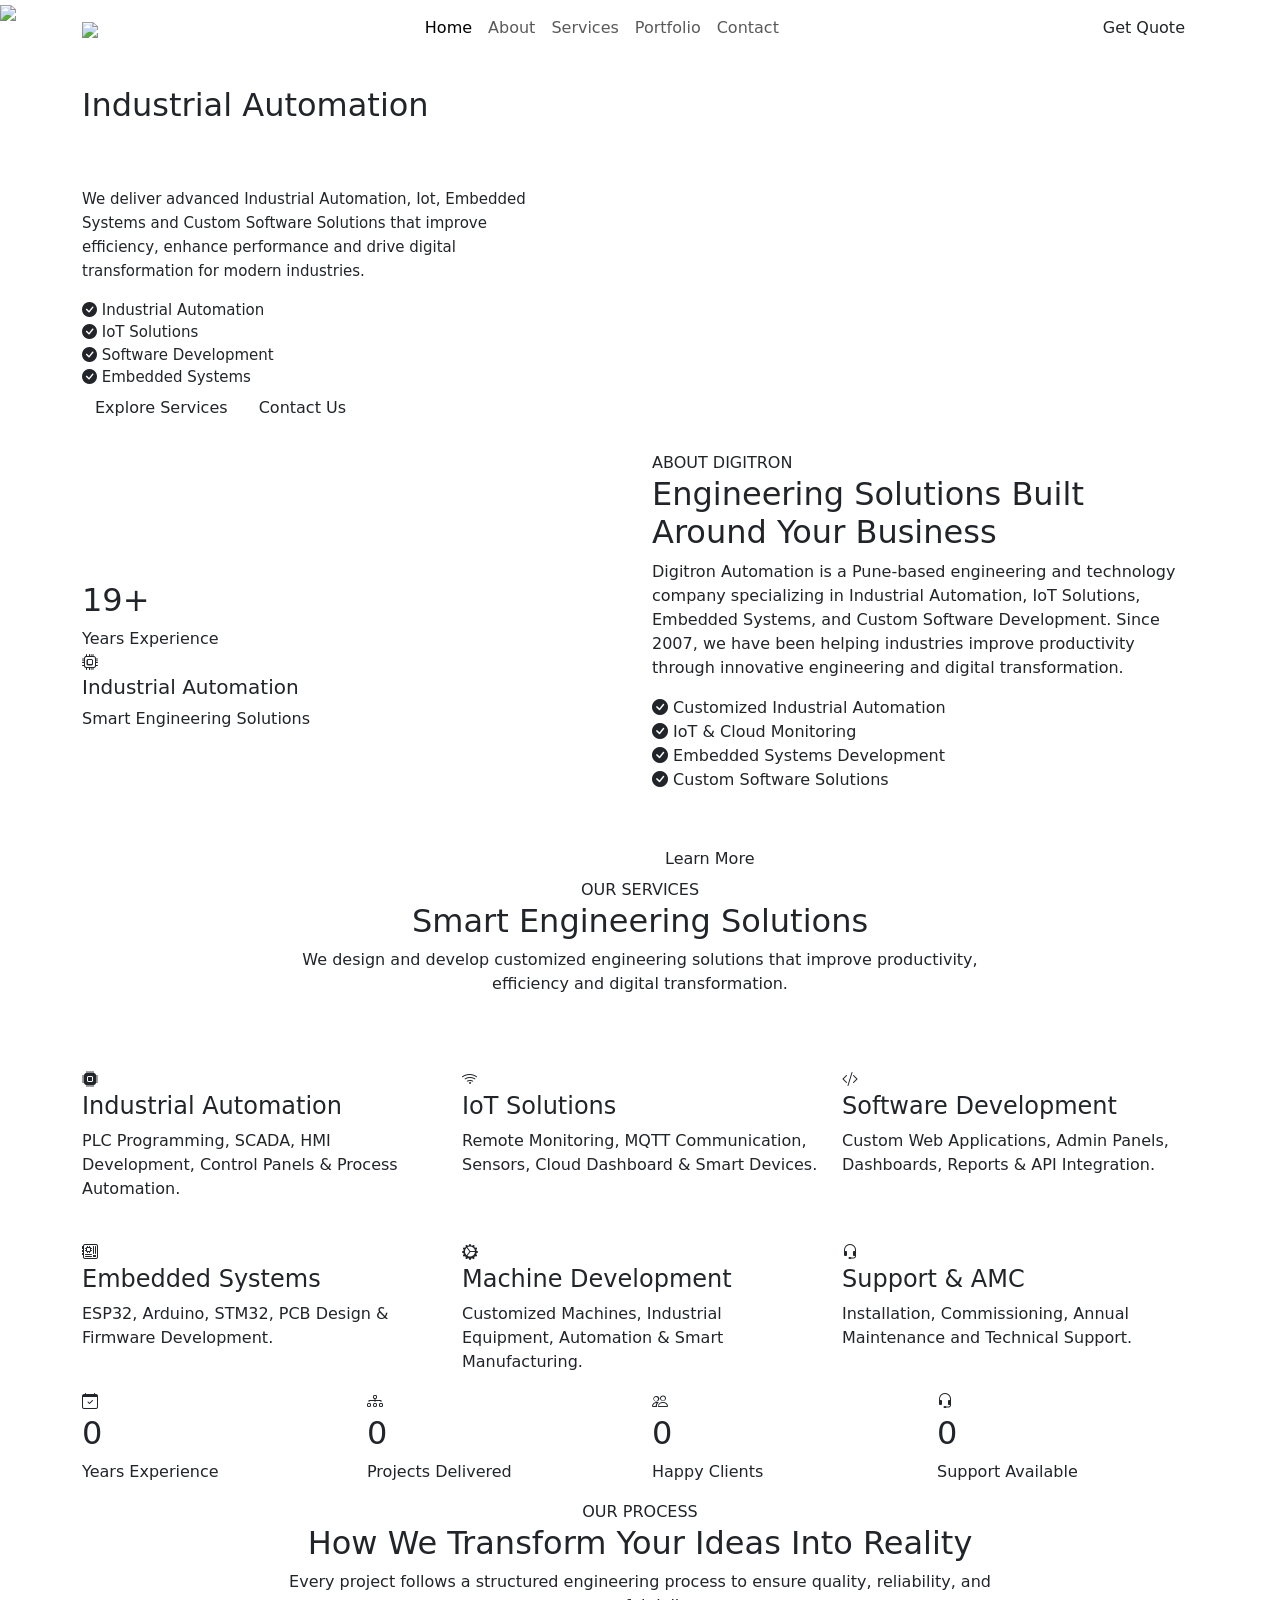
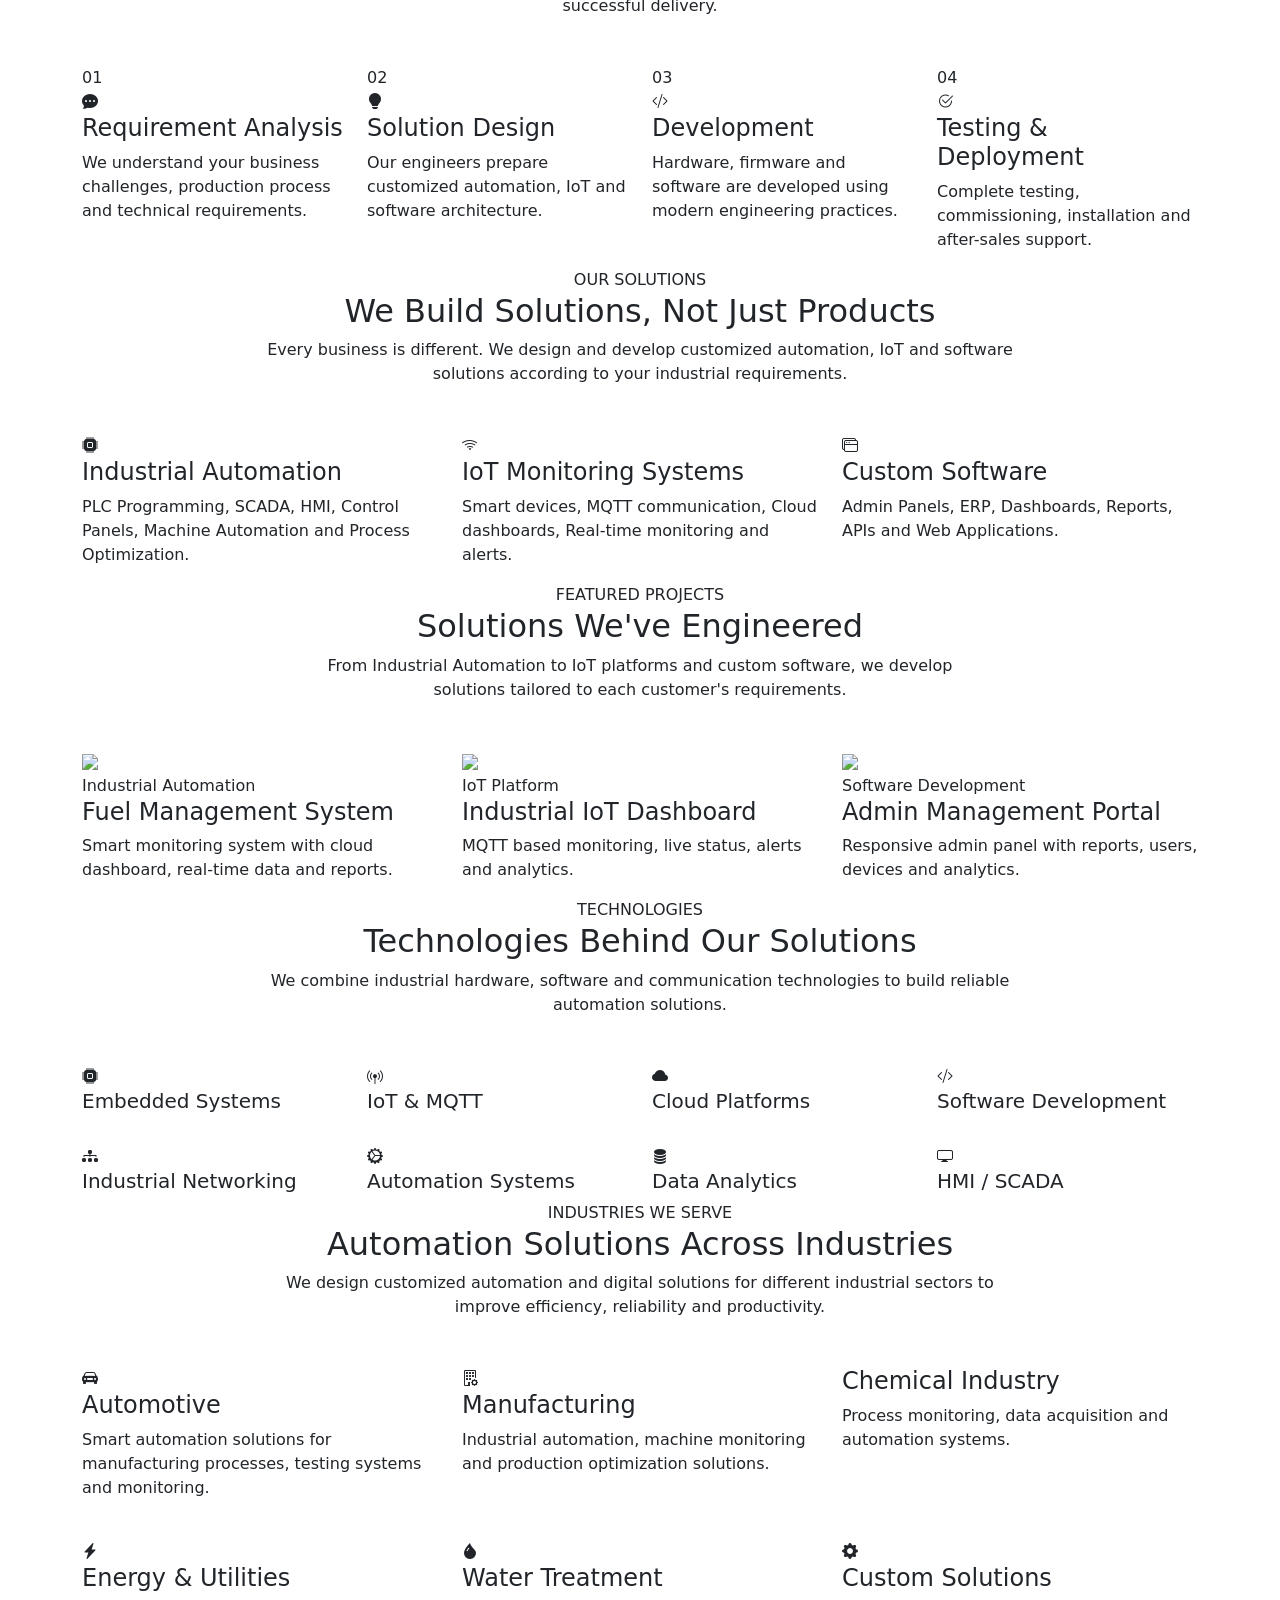
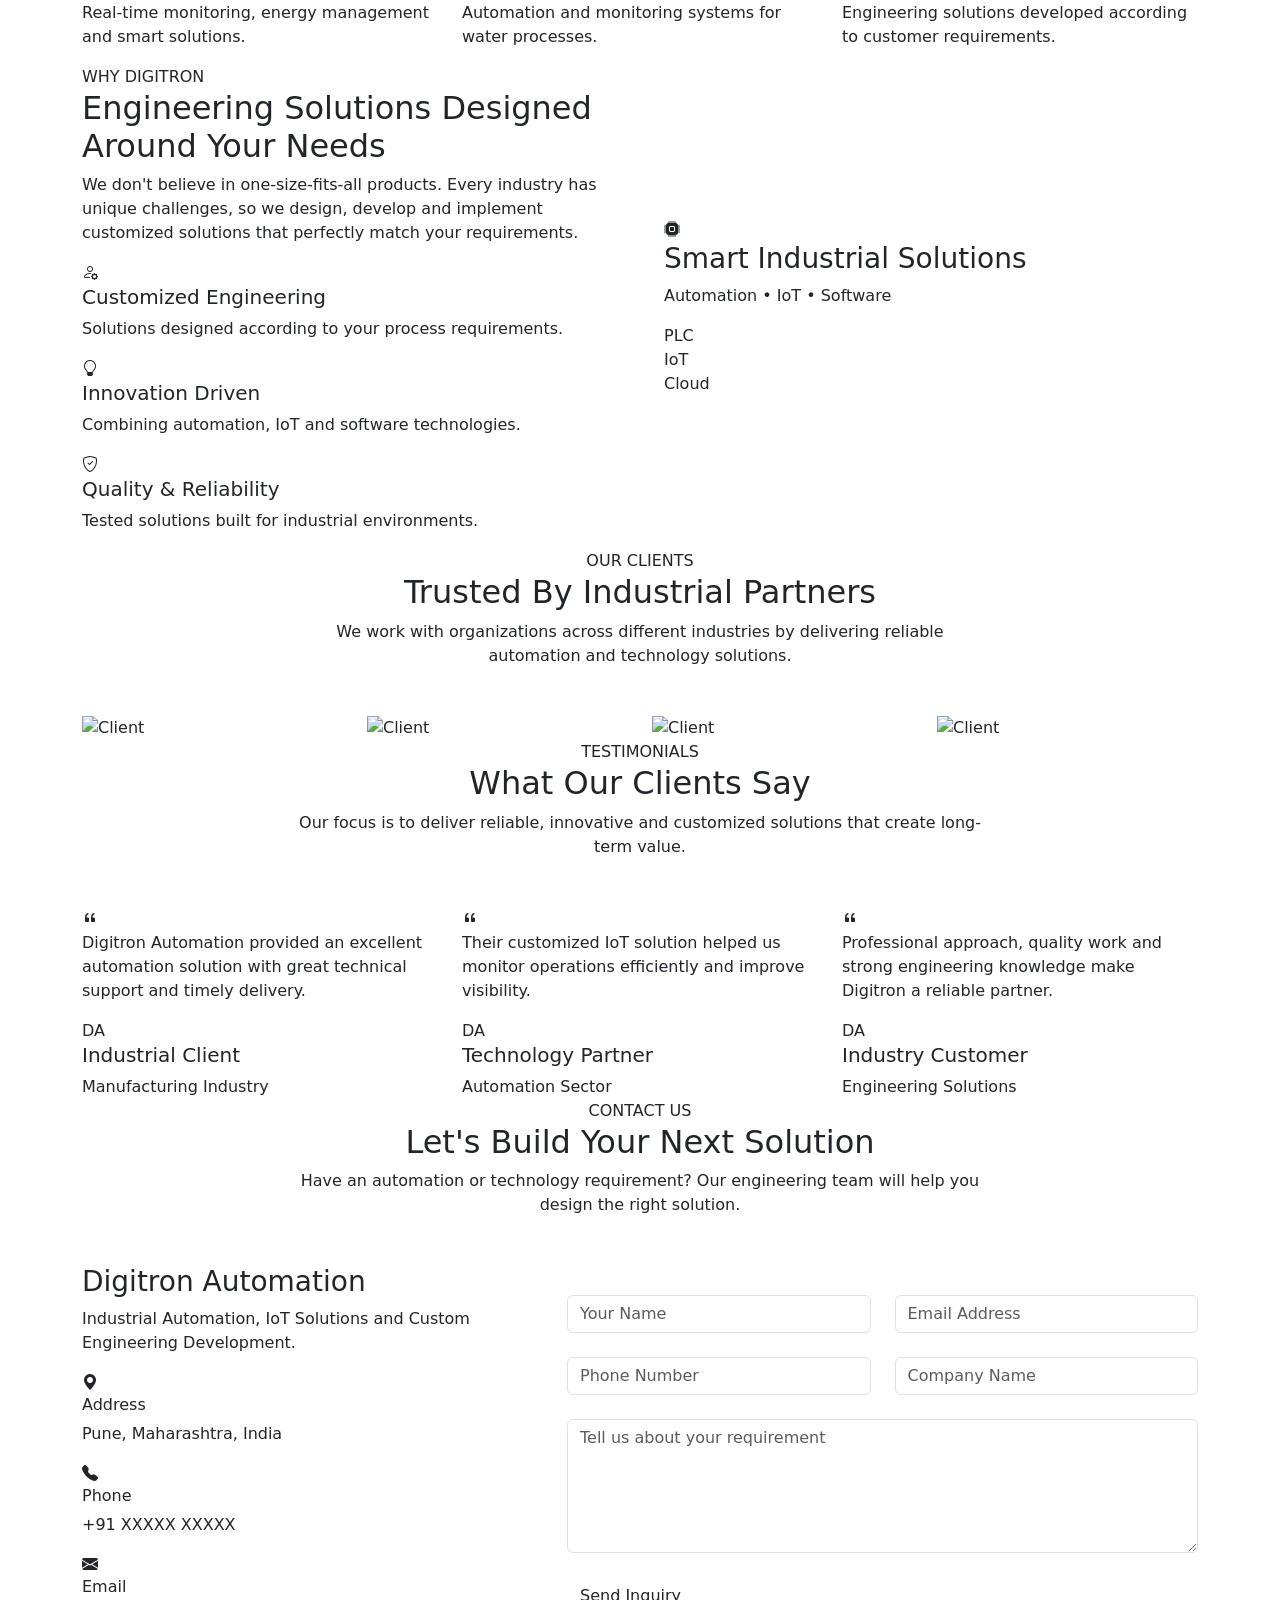
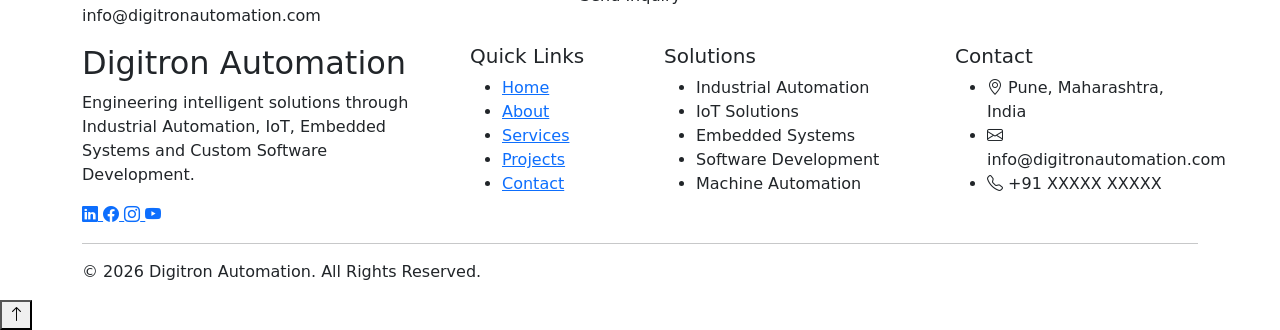
==== index.html @ 516276fd "Add files via upload" ====
<!DOCTYPE html>
<html lang="en">

<head>

    <meta charset="UTF-8">
    <meta name="viewport" content="width=device-width, initial-scale=1.0">

    <title>Digitron Automation | Industrial Automation, IoT & Custom Engineering Solutions |
 Industrial Automation & IoT Solutions</title>






<meta name="description"
content="
Digitron Automation provides customized Industrial Automation,
IoT Solutions, Embedded Systems and Software Development services.
We design smart engineering solutions as per customer requirements.
">


<meta name="keywords"
content="
Industrial Automation,
IoT Solutions,
Embedded Systems,
Automation Company Pune,
Custom Software Development,
Industrial Monitoring Systems,
Digitron Automation
">


<meta name="author"
content="Digitron Automation">


<!-- Open Graph (WhatsApp / LinkedIn Preview) -->

<meta property="og:title"
content="Digitron Automation - Smart Industrial Solutions">


<meta property="og:description"
content="Customized Industrial Automation, IoT and Software Solutions.">


<meta property="og:type"
content="website">


<meta property="og:image"
content="images/logo.png">



<!-- Favicon -->

<link rel="icon"
href="images/favicon.png">


    <!-- Bootstrap -->
    <link href="https://cdn.jsdelivr.net/npm/bootstrap@5.3.3/dist/css/bootstrap.min.css" rel="stylesheet">

    <!-- Bootstrap Icons -->
    <link rel="stylesheet"
        href="https://cdn.jsdelivr.net/npm/bootstrap-icons@1.11.3/font/bootstrap-icons.min.css">

    <!-- Google Font -->
    <link
        href="https://fonts.googleapis.com/css2?family=Poppins:wght@300;400;500;600;700;800&display=swap"
        rel="stylesheet">

    <!-- AOS -->
    <link href="https://unpkg.com/aos@2.3.4/dist/aos.css" rel="stylesheet">
<link rel="stylesheet" href="https://cdn.jsdelivr.net/npm/bootstrap-icons@1.13.1/font/bootstrap-icons.min.css">
    <!-- CSS -->
    <link rel="stylesheet" href="css/style.css">
    <link rel="stylesheet" href="css/responsive.css">



    <link rel="preconnect" href="https://fonts.googleapis.com">

<link rel="preconnect" href="https://fonts.gstatic.com" crossorigin>


<link href="https://fonts.googleapis.com/css2?family=Outfit:wght@400;500;600;700;800&family=Poppins:wght@400;500;600;700&display=swap" rel="stylesheet">
</head>

<body>

    <!-- ===================== NAVBAR ===================== -->

    <nav class="navbar navbar-expand-lg fixed-top custom-navbar">

        <div class="container-lg">

            <a class="navbar-brand" href="#">
                <img src="images/logo1.png" height="55">
            </a>

            <button class="navbar-toggler border-0 shadow-none"
                data-bs-toggle="collapse"
                data-bs-target="#navbar"  style="color: white;">

                <i class="bi bi-list"></i>

            </button>

            <div class="collapse navbar-collapse" id="navbar">

                <ul class="navbar-nav mx-auto" >

                    <li class="nav-item" >
                        <a class="nav-link active"  href="#home" >Home</a>
                    </li>

                    <li class="nav-item" >
                        <a class="nav-link" href="#" >About</a>
                    </li>

                    <li class="nav-item">
                        <a class="nav-link" href="#">Services</a>
                    </li>

                    <li class="nav-item" >
                        <a class="nav-link" href="#">Portfolio</a>
                    </li>

                    <li class="nav-item" >
                        <a class="nav-link" href="#" >Contact</a>
                    </li>

                </ul>

                <a href="#" class="btn btn-getquote">
                    Get Quote
                </a>

            </div>

        </div>

    </nav>




    
    <!-- ===================== HERO ===================== -->
    
    <section class="hero abc" >
 <img src="images/bgimage.png" class="hero-bg img-fluid">

    <div class="container-lg">

        
        <div class="hero-content">

            <h2 class="hero-title">
               <span style="color: white;font-size: 52px;">Powering</span> <br>
                <span>Industrial Automation</span><br>
                <span style="color: white;font-size: 45px;">with Smart Engineering</span>
           
           
            </h2>

            <p class="hero-text">
<span style="font-size: 15px;">We deliver advanced Industrial Automation, Iot, Embedded</span><br>
<span style="font-size: 15px;">Systems and Custom Software Solutions that improve</span><br>
<span style="font-size: 15px;">efficiency, enhance performance and drive digital </span><br>
<span style="font-size: 15px;">
     transformation for modern industries.</span>


                <!-- We design and deliver reliable Industrial Automation,
                PLC, SCADA, IoT, Embedded Systems and Custom Software
                Solutions that improve productivity, reduce downtime
                and accelerate digital transformation. -->

            </p>

            <div class="hero-features">

                <div style="font-size: 15px;">
                    <i class="bi bi-check-circle-fill"></i>
                    Industrial Automation
                </div>

                <div style="font-size: 15px;">
                    <i class="bi bi-check-circle-fill"></i>
                    IoT Solutions
                </div>

                <div style="font-size: 15px;">
                    <i class="bi bi-check-circle-fill"></i>
                    Software Development
                </div>

                <div style="font-size: 15px;">
                    <i class="bi bi-check-circle-fill"></i>
                    Embedded Systems
                </div>

            </div>

            <div class="hero-buttons">

                <a href="#" class="btn btn-primary-custom">
                    Explore Services
                </a>

                <a href="#" class="btn btn-outline-custom">
                    Contact Us
                </a>

            </div>

        </div>

    </div>

</section>



<!-- ======================================
            ABOUT SECTION
======================================= -->
<br>
<section class="about section-padding">

    <div class="container-lg">

        <div class="row align-items-center">

            <!-- LEFT -->

            <div class="col-lg-6">

                <div class="about-image">

                    <div class="experience-box">

                        <h2>19+</h2>

                        <span>Years Experience</span>

                    </div>

                    <div class="image-card">

                        <i class="bi bi-cpu"></i>

                        <h5>Industrial Automation</h5>

                        <p>Smart Engineering Solutions</p>

                    </div>

                </div>

            </div>

            <!-- RIGHT -->

            <div class="col-lg-6">

                <span class="section-subtitle">

                    ABOUT DIGITRON

                </span>

                <h2 class="section-title">

                    Engineering Solutions Built Around Your Business

                </h2>

                <p class="section-text">

                    Digitron Automation is a Pune-based engineering and technology company specializing in Industrial Automation, IoT Solutions, Embedded Systems, and Custom Software Development.

                    Since 2007, we have been helping industries improve productivity through innovative engineering and digital transformation.

                </p>

                <div class="about-list">

                    <div>

                        <i class="bi bi-check-circle-fill"></i>

                        Customized Industrial Automation

                    </div>

                    <div>

                        <i class="bi bi-check-circle-fill"></i>

                        IoT & Cloud Monitoring

                    </div>

                    <div>

                        <i class="bi bi-check-circle-fill"></i>

                        Embedded Systems Development

                    </div>

                    <div>

                        <i class="bi bi-check-circle-fill"></i>

                        Custom Software Solutions

                    </div>

                </div>

                <a href="#" class="btn btn-primary-custom mt-5">

                    Learn More

                </a>

            </div>

        </div>

    </div>

</section>




<!--==========================
        SERVICES
===========================-->

<section class="services section-padding">

    <div class="container-lg">

        <div class="text-center">

            <span class="section-subtitle">

                OUR SERVICES

            </span>

            <h2 class="section-title">

                Smart Engineering Solutions

            </h2>

            <p class="section-text mx-auto"
                style="max-width:700px;">

                We design and develop customized engineering
                solutions that improve productivity,
                efficiency and digital transformation.

            </p>

        </div>

        <div class="row mt-5 g-4">

            <!-- CARD 1 -->

            <div class="col-lg-4 col-md-6">

                <div class="service-card">

                    <div class="service-icon">

                        <i class="bi bi-cpu-fill"></i>

                    </div>

                    <h4>Industrial Automation</h4>

                    <p>

                        PLC Programming, SCADA,
                        HMI Development,
                        Control Panels &
                        Process Automation.

                    </p>

                </div>

            </div>

            <!-- CARD 2 -->

            <div class="col-lg-4 col-md-6">

                <div class="service-card">

                    <div class="service-icon">

                        <i class="bi bi-wifi"></i>

                    </div>

                    <h4>IoT Solutions</h4>

                    <p>

                        Remote Monitoring,
                        MQTT Communication,
                        Sensors,
                        Cloud Dashboard &
                        Smart Devices.

                    </p>

                </div>

            </div>

            <!-- CARD 3 -->

            <div class="col-lg-4 col-md-6">

                <div class="service-card">

                    <div class="service-icon">

                        <i class="bi bi-code-slash"></i>

                    </div>

                    <h4>Software Development</h4>

                    <p>

                        Custom Web Applications,
                        Admin Panels,
                        Dashboards,
                        Reports &
                        API Integration.

                    </p>

                </div>

            </div>

            <!-- CARD 4 -->

            <div class="col-lg-4 col-md-6">

                <div class="service-card">

                    <div class="service-icon">

                        <i class="bi bi-motherboard"></i>

                    </div>

                    <h4>Embedded Systems</h4>

                    <p>

                        ESP32,
                        Arduino,
                        STM32,
                        PCB Design &
                        Firmware Development.

                    </p>

                </div>

            </div>

            <!-- CARD 5 -->

            <div class="col-lg-4 col-md-6">

                <div class="service-card">

                    <div class="service-icon">

                        <i class="bi bi-gear-wide-connected"></i>

                    </div>

                    <h4>Machine Development</h4>

                    <p>

                        Customized Machines,
                        Industrial Equipment,
                        Automation &
                        Smart Manufacturing.

                    </p>

                </div>

            </div>

            <!-- CARD 6 -->

            <div class="col-lg-4 col-md-6">

                <div class="service-card">

                    <div class="service-icon">

                        <i class="bi bi-headset"></i>

                    </div>

                    <h4>Support & AMC</h4>

                    <p>

                        Installation,
                        Commissioning,
                        Annual Maintenance
                        and Technical Support.

                    </p>

                </div>

            </div>

        </div>

    </div>

</section>





<!--==================================
        COMPANY STATS
===================================-->

<section class="stats-section">

    <div class="container">

        <div class="row g-4">

            <div class="col-lg-3 col-md-6">

                <div class="stat-card">

                    <i class="bi bi-calendar-check"></i>

                    <h2 class="counter" data-target="19">0</h2>

                    <p>Years Experience</p>

                </div>

            </div>

            <div class="col-lg-3 col-md-6">

                <div class="stat-card">

                    <i class="bi bi-diagram-3"></i>

                    <h2 class="counter" data-target="250">0</h2>

                    <p>Projects Delivered</p>

                </div>

            </div>

            <div class="col-lg-3 col-md-6">

                <div class="stat-card">

                    <i class="bi bi-people"></i>

                    <h2 class="counter" data-target="120">0</h2>

                    <p>Happy Clients</p>

                </div>

            </div>

            <div class="col-lg-3 col-md-6">

                <div class="stat-card">

                    <i class="bi bi-headset"></i>

                    <h2 class="counter" data-target="24">0</h2>

                    <p>Support Available</p>

                </div>

            </div>

        </div>

    </div>

</section>




<!-- ================================
        DEVELOPMENT PROCESS
================================ -->

<section class="process-section section-padding">

    <div class="container">

        <div class="text-center mb-5">

            <span class="section-subtitle">
                OUR PROCESS
            </span>

            <h2 class="section-title">
                How We Transform Your Ideas Into Reality
            </h2>

            <p class="section-text mx-auto" style="max-width:750px;">
                Every project follows a structured engineering process to ensure
                quality, reliability, and successful delivery.
            </p>

        </div>

        <div class="row g-4">

            <!-- Step 1 -->
            <div class="col-lg-3 col-md-6">

                <div class="process-card">

                    <div class="process-number">
                        01
                    </div>

                    <div class="process-icon">
                        <i class="bi bi-chat-dots-fill"></i>
                    </div>

                    <h4>Requirement Analysis</h4>

                    <p>
                        We understand your business challenges,
                        production process and technical requirements.
                    </p>

                </div>

            </div>

            <!-- Step 2 -->

            <div class="col-lg-3 col-md-6">

                <div class="process-card">

                    <div class="process-number">
                        02
                    </div>

                    <div class="process-icon">
                        <i class="bi bi-lightbulb-fill"></i>
                    </div>

                    <h4>Solution Design</h4>

                    <p>
                        Our engineers prepare customized automation,
                        IoT and software architecture.
                    </p>

                </div>

            </div>

            <!-- Step 3 -->

            <div class="col-lg-3 col-md-6">

                <div class="process-card">

                    <div class="process-number">
                        03
                    </div>

                    <div class="process-icon">
                        <i class="bi bi-code-slash"></i>
                    </div>

                    <h4>Development</h4>

                    <p>
                        Hardware, firmware and software are developed
                        using modern engineering practices.
                    </p>

                </div>

            </div>

            <!-- Step 4 -->

            <div class="col-lg-3 col-md-6">

                <div class="process-card">

                    <div class="process-number">
                        04
                    </div>

                    <div class="process-icon">
                        <i class="bi bi-check2-circle"></i>
                    </div>

                    <h4>Testing & Deployment</h4>

                    <p>
                        Complete testing, commissioning,
                        installation and after-sales support.
                    </p>

                </div>

            </div>

        </div>

    </div>

</section>





<!-- ======================================
        OUR SOLUTIONS
======================================= -->

<section class="solutions section-padding">

    <div class="container">

        <div class="text-center mb-5">

            <span class="section-subtitle">
                OUR SOLUTIONS
            </span>

            <h2 class="section-title">
                We Build Solutions, Not Just Products
            </h2>

            <p class="section-text mx-auto" style="max-width:750px;">

                Every business is different. We design and develop customized
                automation, IoT and software solutions according to your
                industrial requirements.

            </p>

        </div>

        <div class="row g-4">

            <div class="col-lg-4 col-md-6">

                <div class="solution-card">

                    <div class="solution-icon">

                        <i class="bi bi-cpu-fill"></i>

                    </div>

                    <h4>Industrial Automation</h4>

                    <p>

                        PLC Programming, SCADA, HMI,
                        Control Panels,
                        Machine Automation
                        and Process Optimization.

                    </p>

                </div>

            </div>

            <div class="col-lg-4 col-md-6">

                <div class="solution-card">

                    <div class="solution-icon">

                        <i class="bi bi-wifi"></i>

                    </div>

                    <h4>IoT Monitoring Systems</h4>

                    <p>

                        Smart devices,
                        MQTT communication,
                        Cloud dashboards,
                        Real-time monitoring
                        and alerts.

                    </p>

                </div>

            </div>

            <div class="col-lg-4 col-md-6">

                <div class="solution-card">

                    <div class="solution-icon">

                        <i class="bi bi-window-stack"></i>

                    </div>

                    <h4>Custom Software</h4>

                    <p>

                        Admin Panels,
                        ERP,
                        Dashboards,
                        Reports,
                        APIs and Web Applications.

                    </p>

                </div>

            </div>

        </div>

    </div>

</section>







<!-- ==========================================
            FEATURED PROJECTS
=========================================== -->

<section class="projects section-padding">

    <div class="container">

        <div class="text-center mb-5">

            <span class="section-subtitle">
                FEATURED PROJECTS
            </span>

            <h2 class="section-title">
                Solutions We've Engineered
            </h2>

            <p class="section-text mx-auto" style="max-width:700px;">

                From Industrial Automation to IoT platforms and custom software,
                we develop solutions tailored to each customer's requirements.

            </p>

        </div>

        <div class="row g-4">

            <!-- Project 1 -->

            <div class="col-lg-4">

                <div class="project-card">

                    <img src="images/projects/fuel.jpg"
                        class="img-fluid">

                    <div class="project-content">

                        <span>Industrial Automation</span>

                        <h4>

                            Fuel Management System

                        </h4>

                        <p>

                            Smart monitoring system with
                            cloud dashboard,
                            real-time data and reports.

                        </p>

                    </div>

                </div>

            </div>

            <!-- Project 2 -->

            <div class="col-lg-4">

                <div class="project-card">

                    <img src="images/projects/iot.jpg"
                        class="img-fluid">

                    <div class="project-content">

                        <span>IoT Platform</span>

                        <h4>

                            Industrial IoT Dashboard

                        </h4>

                        <p>

                            MQTT based monitoring,
                            live status,
                            alerts and analytics.

                        </p>

                    </div>

                </div>

            </div>

            <!-- Project 3 -->

            <div class="col-lg-4">

                <div class="project-card">

                    <img src="images/projects/software.jpg"
                        class="img-fluid">

                    <div class="project-content">

                        <span>Software Development</span>

                        <h4>

                            Admin Management Portal

                        </h4>

                        <p>

                            Responsive admin panel
                            with reports,
                            users,
                            devices and analytics.

                        </p>

                    </div>

                </div>

            </div>

        </div>

    </div>

</section>










<!-- ======================================
        TECHNOLOGIES SECTION
======================================= -->

<section class="technology-section section-padding">

    <div class="container">

        <div class="text-center mb-5">

            <span class="section-subtitle">
                TECHNOLOGIES
            </span>

            <h2 class="section-title">
                Technologies Behind Our Solutions
            </h2>

            <p class="section-text mx-auto"
               style="max-width:750px;">

                We combine industrial hardware, software and
                communication technologies to build reliable
                automation solutions.

            </p>

        </div>


        <div class="row g-4">


            <div class="col-lg-3 col-md-4 col-6">

                <div class="tech-card">

                    <i class="bi bi-cpu-fill"></i>

                    <h5>
                        Embedded Systems
                    </h5>

                </div>

            </div>


            <div class="col-lg-3 col-md-4 col-6">

                <div class="tech-card">

                    <i class="bi bi-broadcast-pin"></i>

                    <h5>
                        IoT & MQTT
                    </h5>

                </div>

            </div>


            <div class="col-lg-3 col-md-4 col-6">

                <div class="tech-card">

                    <i class="bi bi-cloud-fill"></i>

                    <h5>
                        Cloud Platforms
                    </h5>

                </div>

            </div>


            <div class="col-lg-3 col-md-4 col-6">

                <div class="tech-card">

                    <i class="bi bi-code-slash"></i>

                    <h5>
                        Software Development
                    </h5>

                </div>

            </div>


            <div class="col-lg-3 col-md-4 col-6">

                <div class="tech-card">

                    <i class="bi bi-diagram-3-fill"></i>

                    <h5>
                        Industrial Networking
                    </h5>

                </div>

            </div>


            <div class="col-lg-3 col-md-4 col-6">

                <div class="tech-card">

                    <i class="bi bi-gear-wide-connected"></i>

                    <h5>
                        Automation Systems
                    </h5>

                </div>

            </div>


            <div class="col-lg-3 col-md-4 col-6">

                <div class="tech-card">

                    <i class="bi bi-database-fill"></i>

                    <h5>
                        Data Analytics
                    </h5>

                </div>

            </div>


            <div class="col-lg-3 col-md-4 col-6">

                <div class="tech-card">

                    <i class="bi bi-display"></i>

                    <h5>
                        HMI / SCADA
                    </h5>

                </div>

            </div>


        </div>


    </div>

</section>













<!-- ======================================
        INDUSTRIES SECTION
======================================= -->

<section class="industries-section section-padding">

    <div class="container">

        <div class="text-center mb-5">

            <span class="section-subtitle">
                INDUSTRIES WE SERVE
            </span>

            <h2 class="section-title">
                Automation Solutions Across Industries
            </h2>

            <p class="section-text mx-auto"
               style="max-width:750px;">

                We design customized automation and digital solutions
                for different industrial sectors to improve efficiency,
                reliability and productivity.

            </p>

        </div>


        <div class="row g-4">


            <!-- Automotive -->

            <div class="col-lg-4 col-md-6">

                <div class="industry-card">

                    <div class="industry-icon">

                        <i class="bi bi-car-front-fill"></i>

                    </div>

                    <h4>
                        Automotive
                    </h4>

                    <p>
                        Smart automation solutions for
                        manufacturing processes,
                        testing systems and monitoring.
                    </p>

                </div>

            </div>


            <!-- Manufacturing -->

            <div class="col-lg-4 col-md-6">

                <div class="industry-card">

                    <div class="industry-icon">

                        <i class="bi bi-building-gear"></i>

                    </div>

                    <h4>
                        Manufacturing
                    </h4>

                    <p>
                        Industrial automation,
                        machine monitoring and
                        production optimization solutions.
                    </p>

                </div>

            </div>


            <!-- Chemical -->

            <div class="col-lg-4 col-md-6">

                <div class="industry-card">

                    <div class="industry-icon">

                        <i class="bi bi-flask"></i>

                    </div>

                    <h4>
                        Chemical Industry
                    </h4>

                    <p>
                        Process monitoring,
                        data acquisition and
                        automation systems.
                    </p>

                </div>

            </div>


            <!-- Energy -->

            <div class="col-lg-4 col-md-6">

                <div class="industry-card">

                    <div class="industry-icon">

                        <i class="bi bi-lightning-charge-fill"></i>

                    </div>

                    <h4>
                        Energy & Utilities
                    </h4>

                    <p>
                        Real-time monitoring,
                        energy management and
                        smart solutions.
                    </p>

                </div>

            </div>


            <!-- Water -->

            <div class="col-lg-4 col-md-6">

                <div class="industry-card">

                    <div class="industry-icon">

                        <i class="bi bi-droplet-fill"></i>

                    </div>

                    <h4>
                        Water Treatment
                    </h4>

                    <p>
                        Automation and monitoring
                        systems for water processes.
                    </p>

                </div>

            </div>


            <!-- Custom -->

            <div class="col-lg-4 col-md-6">

                <div class="industry-card">

                    <div class="industry-icon">

                        <i class="bi bi-gear-fill"></i>

                    </div>

                    <h4>
                        Custom Solutions
                    </h4>

                    <p>
                        Engineering solutions developed
                        according to customer requirements.
                    </p>

                </div>

            </div>


        </div>

    </div>

</section>







<!-- ======================================
        WHY CHOOSE US
======================================= -->

<section class="why-section section-padding">

    <div class="container">

        <div class="row align-items-center g-5">


            <!-- LEFT CONTENT -->

            <div class="col-lg-6">

                <span class="section-subtitle">
                    WHY DIGITRON
                </span>


                <h2 class="section-title">

                    Engineering Solutions Designed Around Your Needs

                </h2>


                <p class="section-text">

                    We don't believe in one-size-fits-all products.
                    Every industry has unique challenges, so we design,
                    develop and implement customized solutions that
                    perfectly match your requirements.

                </p>


                <div class="why-list">


                    <div class="why-item">

                        <div class="why-icon">

                            <i class="bi bi-person-gear"></i>

                        </div>

                        <div>

                            <h5>
                                Customized Engineering
                            </h5>

                            <p>
                                Solutions designed according to your
                                process requirements.
                            </p>

                        </div>

                    </div>



                    <div class="why-item">

                        <div class="why-icon">

                            <i class="bi bi-lightbulb"></i>

                        </div>

                        <div>

                            <h5>
                                Innovation Driven
                            </h5>

                            <p>
                                Combining automation, IoT and software
                                technologies.
                            </p>

                        </div>

                    </div>



                    <div class="why-item">

                        <div class="why-icon">

                            <i class="bi bi-shield-check"></i>

                        </div>

                        <div>

                            <h5>
                                Quality & Reliability
                            </h5>

                            <p>
                                Tested solutions built for industrial
                                environments.
                            </p>

                        </div>

                    </div>


                </div>


            </div>



            <!-- RIGHT IMAGE AREA -->


            <div class="col-lg-6">


                <div class="why-image">


                    <div class="why-main-box">

                        <i class="bi bi-cpu-fill"></i>

                        <h3>
                            Smart Industrial Solutions
                        </h3>

                        <p>
                            Automation • IoT • Software
                        </p>


                    </div>


                    <div class="floating-tech tech-one">

                        PLC

                    </div>


                    <div class="floating-tech tech-two">

                        IoT

                    </div>


                    <div class="floating-tech tech-three">

                        Cloud

                    </div>


                </div>


            </div>


        </div>

    </div>

</section>






<!-- ======================================
        CLIENTS SECTION
======================================= -->

<section class="clients-section section-padding">

    <div class="container">


        <div class="text-center mb-5">

            <span class="section-subtitle">
                OUR CLIENTS
            </span>

            <h2 class="section-title">

                Trusted By Industrial Partners

            </h2>


            <p class="section-text mx-auto"
               style="max-width:700px;">

                We work with organizations across different
                industries by delivering reliable automation
                and technology solutions.

            </p>


        </div>



        <div class="row g-4 align-items-center">


            <div class="col-lg-3 col-md-4 col-6">

                <div class="client-logo">

                    <img src="images/clients/client1.png"
                         alt="Client">

                </div>

            </div>


            <div class="col-lg-3 col-md-4 col-6">

                <div class="client-logo">

                    <img src="images/clients/client2.png"
                         alt="Client">

                </div>

            </div>


            <div class="col-lg-3 col-md-4 col-6">

                <div class="client-logo">

                    <img src="images/clients/client3.png"
                         alt="Client">

                </div>

            </div>


            <div class="col-lg-3 col-md-4 col-6">

                <div class="client-logo">

                    <img src="images/clients/client4.png"
                         alt="Client">

                </div>

            </div>


        </div>


    </div>

</section>













<!-- ======================================
        TESTIMONIALS
======================================= -->

<section class="testimonial-section section-padding">


    <div class="container">


        <div class="text-center mb-5">


            <span class="section-subtitle">
                TESTIMONIALS
            </span>


            <h2 class="section-title">

                What Our Clients Say

            </h2>


            <p class="section-text mx-auto"
               style="max-width:700px;">

                Our focus is to deliver reliable,
                innovative and customized solutions
                that create long-term value.

            </p>


        </div>



        <div class="row g-4">



            <!-- Testimonial 1 -->

            <div class="col-lg-4 col-md-6">


                <div class="testimonial-card">


                    <div class="quote-icon">

                        <i class="bi bi-quote"></i>

                    </div>


                    <p>

                        Digitron Automation provided an excellent
                        automation solution with great technical
                        support and timely delivery.

                    </p>



                    <div class="client-info">


                        <div class="client-avatar">

                            DA

                        </div>


                        <div>

                            <h5>
                                Industrial Client
                            </h5>

                            <span>
                                Manufacturing Industry
                            </span>

                        </div>


                    </div>


                </div>


            </div>




            <!-- Testimonial 2 -->


            <div class="col-lg-4 col-md-6">


                <div class="testimonial-card">


                    <div class="quote-icon">

                        <i class="bi bi-quote"></i>

                    </div>


                    <p>

                        Their customized IoT solution helped us
                        monitor operations efficiently and
                        improve visibility.

                    </p>



                    <div class="client-info">


                        <div class="client-avatar">

                            DA

                        </div>


                        <div>

                            <h5>
                                Technology Partner
                            </h5>

                            <span>
                                Automation Sector
                            </span>

                        </div>


                    </div>


                </div>


            </div>





            <!-- Testimonial 3 -->


            <div class="col-lg-4 col-md-6">


                <div class="testimonial-card">


                    <div class="quote-icon">

                        <i class="bi bi-quote"></i>

                    </div>


                    <p>

                        Professional approach, quality work
                        and strong engineering knowledge
                        make Digitron a reliable partner.

                    </p>



                    <div class="client-info">


                        <div class="client-avatar">

                            DA

                        </div>


                        <div>

                            <h5>
                                Industry Customer
                            </h5>

                            <span>
                                Engineering Solutions
                            </span>

                        </div>


                    </div>


                </div>


            </div>



        </div>


    </div>


</section>









<!-- ======================================
        CONTACT SECTION
======================================= -->

<section class="contact-section section-padding">


    <div class="container">


        <div class="text-center mb-5">


            <span class="section-subtitle">
                CONTACT US
            </span>


            <h2 class="section-title">

                Let's Build Your Next Solution

            </h2>


            <p class="section-text mx-auto"
               style="max-width:700px;">

                Have an automation or technology requirement?
                Our engineering team will help you design
                the right solution.

            </p>


        </div>




        <div class="row g-5 align-items-center">


            <!-- CONTACT INFO -->


            <div class="col-lg-5">


                <div class="contact-info-card">


                    <h3>

                        Digitron Automation

                    </h3>


                    <p>

                        Industrial Automation,
                        IoT Solutions and Custom
                        Engineering Development.

                    </p>



                    <div class="contact-item">


                        <div class="contact-icon">

                            <i class="bi bi-geo-alt-fill"></i>

                        </div>


                        <div>

                            <h6>
                                Address
                            </h6>

                            <p>
                                Pune, Maharashtra, India
                            </p>

                        </div>


                    </div>



                    <div class="contact-item">


                        <div class="contact-icon">

                            <i class="bi bi-telephone-fill"></i>

                        </div>


                        <div>

                            <h6>
                                Phone
                            </h6>

                            <p>
                                +91 XXXXX XXXXX
                            </p>

                        </div>


                    </div>




                    <div class="contact-item">


                        <div class="contact-icon">

                            <i class="bi bi-envelope-fill"></i>

                        </div>


                        <div>

                            <h6>
                                Email
                            </h6>

                            <p>
                                info@digitronautomation.com
                            </p>

                        </div>


                    </div>


                </div>


            </div>






            <!-- FORM -->


            <div class="col-lg-7">


                <div class="contact-form">


                    <form>


                        <div class="row g-4">


                            <div class="col-md-6">

                                <input 
                                type="text"
                                class="form-control"
                                placeholder="Your Name">


                            </div>



                            <div class="col-md-6">

                                <input 
                                type="email"
                                class="form-control"
                                placeholder="Email Address">


                            </div>




                            <div class="col-md-6">

                                <input 
                                type="text"
                                class="form-control"
                                placeholder="Phone Number">


                            </div>




                            <div class="col-md-6">

                                <input 
                                type="text"
                                class="form-control"
                                placeholder="Company Name">


                            </div>




                            <div class="col-12">

                                <textarea 
                                class="form-control"
                                rows="5"
                                placeholder="Tell us about your requirement"></textarea>


                            </div>



                            <div class="col-12">


                                <button class="btn btn-primary-custom">

                                    Send Inquiry

                                </button>


                            </div>



                        </div>


                    </form>


                </div>


            </div>


        </div>


    </div>


</section>









<!-- ======================================
            FOOTER
======================================= -->


<footer class="footer-section">


    <div class="container">


        <div class="row g-5">


            <!-- COMPANY -->

            <div class="col-lg-4 col-md-6">


                <div class="footer-brand">


                    <h2>

                        Digitron
                        <span>
                            Automation
                        </span>

                    </h2>


                    <p>

                        Engineering intelligent solutions
                        through Industrial Automation,
                        IoT, Embedded Systems and
                        Custom Software Development.

                    </p>


                    <div class="social-links">


                        <a href="#">
                            <i class="bi bi-linkedin"></i>
                        </a>


                        <a href="#">
                            <i class="bi bi-facebook"></i>
                        </a>


                        <a href="#">
                            <i class="bi bi-instagram"></i>
                        </a>


                        <a href="#">
                            <i class="bi bi-youtube"></i>
                        </a>


                    </div>


                </div>


            </div>




            <!-- QUICK LINKS -->


            <div class="col-lg-2 col-md-6">


                <h5 class="footer-title">

                    Quick Links

                </h5>


                <ul class="footer-links">


                    <li>
                        <a href="#">
                            Home
                        </a>
                    </li>


                    <li>
                        <a href="#">
                            About
                        </a>
                    </li>


                    <li>
                        <a href="#">
                            Services
                        </a>
                    </li>


                    <li>
                        <a href="#">
                            Projects
                        </a>
                    </li>


                    <li>
                        <a href="#">
                            Contact
                        </a>
                    </li>


                </ul>


            </div>






            <!-- SERVICES -->


            <div class="col-lg-3 col-md-6">


                <h5 class="footer-title">

                    Solutions

                </h5>


                <ul class="footer-links">


                    <li>
                        Industrial Automation
                    </li>


                    <li>
                        IoT Solutions
                    </li>


                    <li>
                        Embedded Systems
                    </li>


                    <li>
                        Software Development
                    </li>


                    <li>
                        Machine Automation
                    </li>


                </ul>


            </div>





            <!-- CONTACT -->


            <div class="col-lg-3 col-md-6">


                <h5 class="footer-title">

                    Contact

                </h5>



                <ul class="footer-contact">


                    <li>

                        <i class="bi bi-geo-alt"></i>

                        Pune, Maharashtra, India

                    </li>


                    <li>

                        <i class="bi bi-envelope"></i>

                        info@digitronautomation.com

                    </li>


                    <li>

                        <i class="bi bi-telephone"></i>

                        +91 XXXXX XXXXX

                    </li>


                </ul>


            </div>


        </div>



        <hr>



        <div class="footer-bottom">


            <p>

                © 2026 Digitron Automation.
                All Rights Reserved.

            </p>


        </div>



    </div>


</footer>












<!-- BACK TO TOP BUTTON -->

<button id="backTop">

    <i class="bi bi-arrow-up"></i>

</button>

    <!-- Bootstrap -->
    <script src="https://cdn.jsdelivr.net/npm/bootstrap@5.3.3/dist/js/bootstrap.bundle.min.js"></script>

    <!-- AOS -->
    <script src="https://unpkg.com/aos@2.3.4/dist/aos.js"></script>

    <!-- JS -->
    <script src="js/script.js"></script>


<div class="loader">

    <div class="loader-circle"></div>

</div>


</body>

</html>
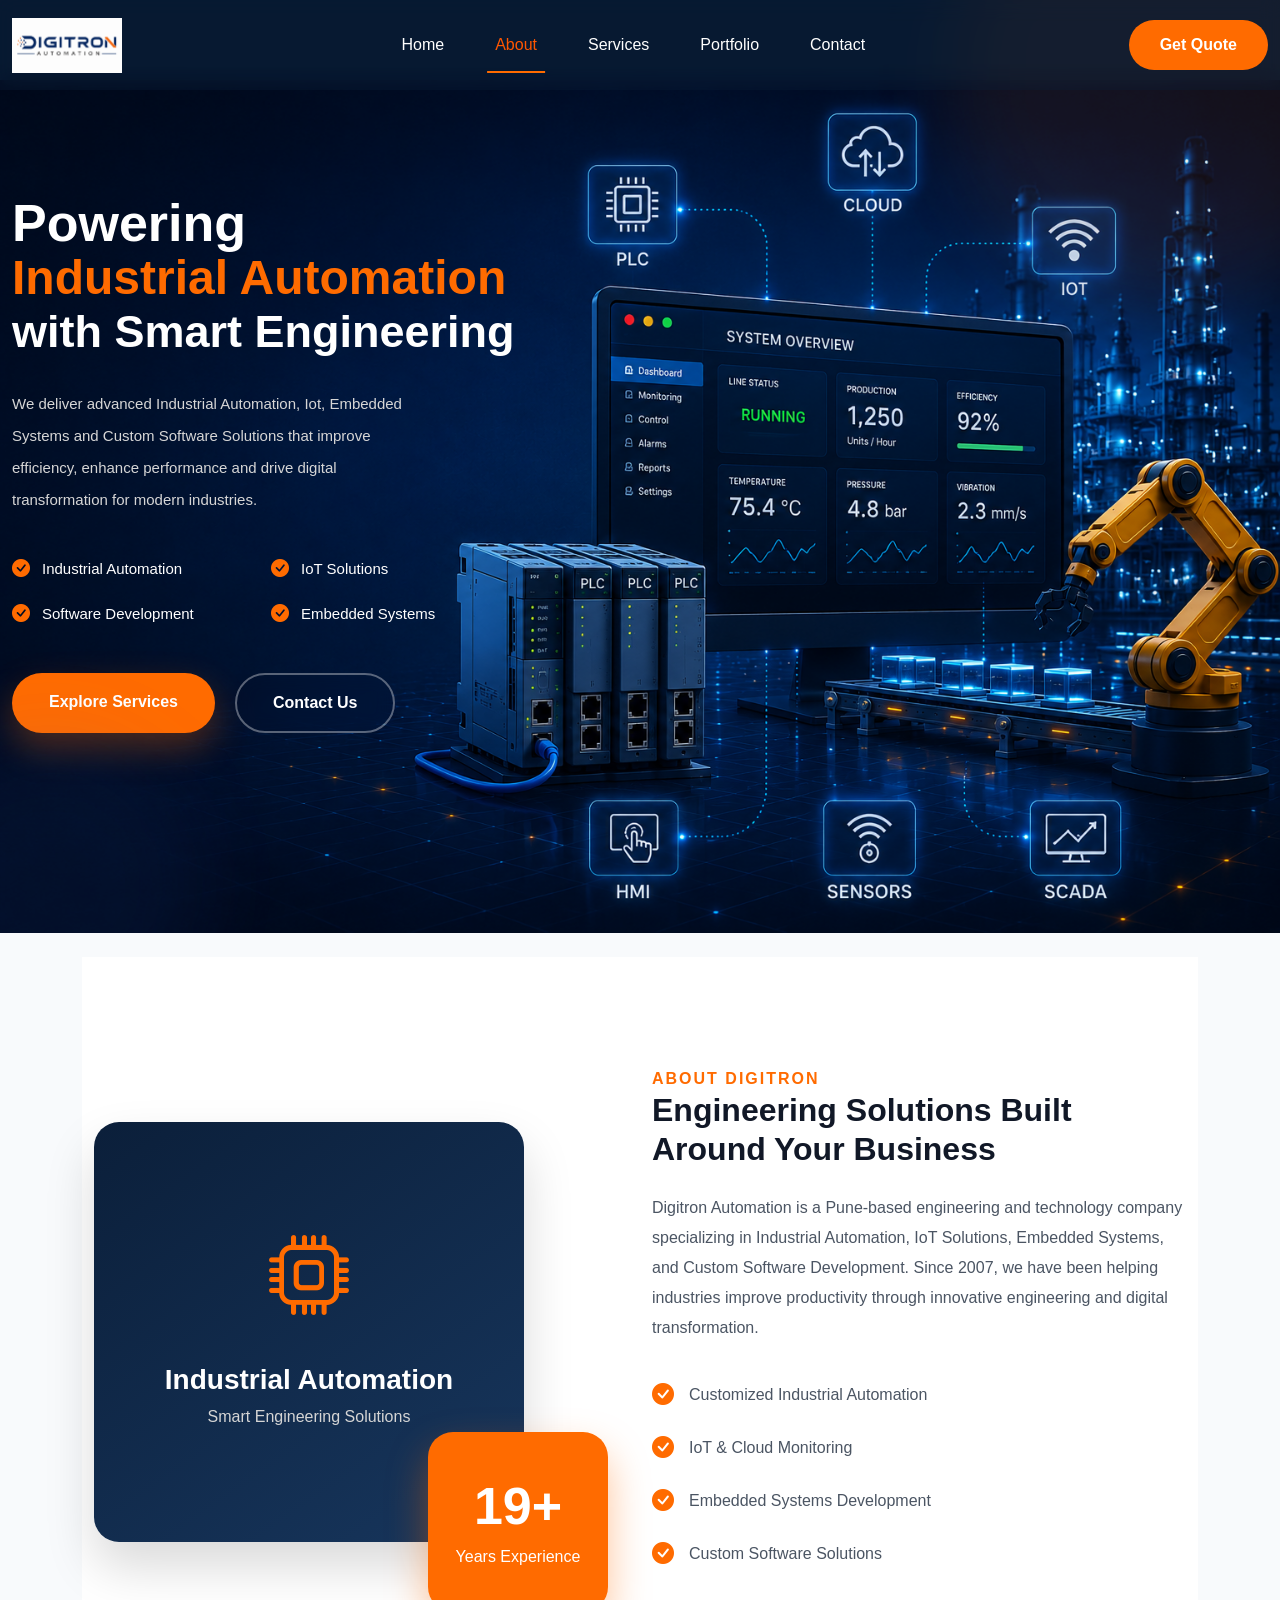
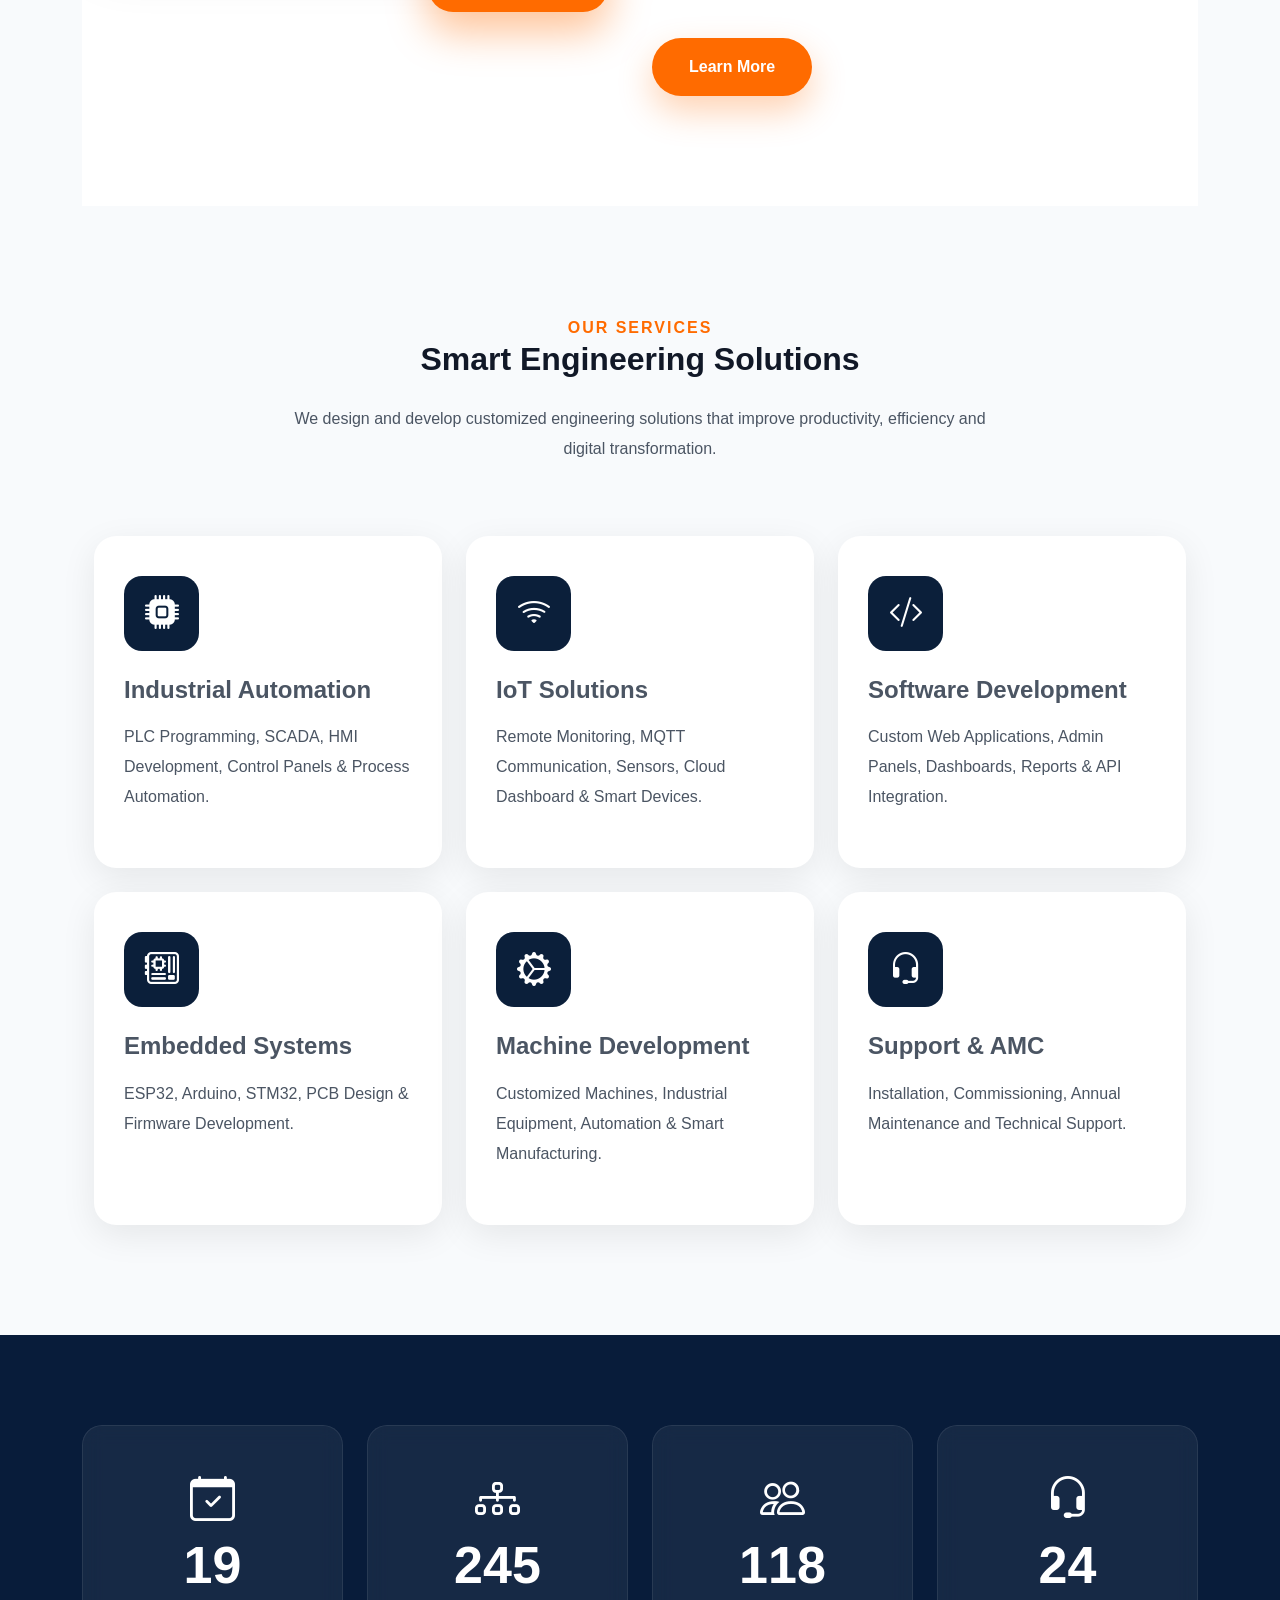
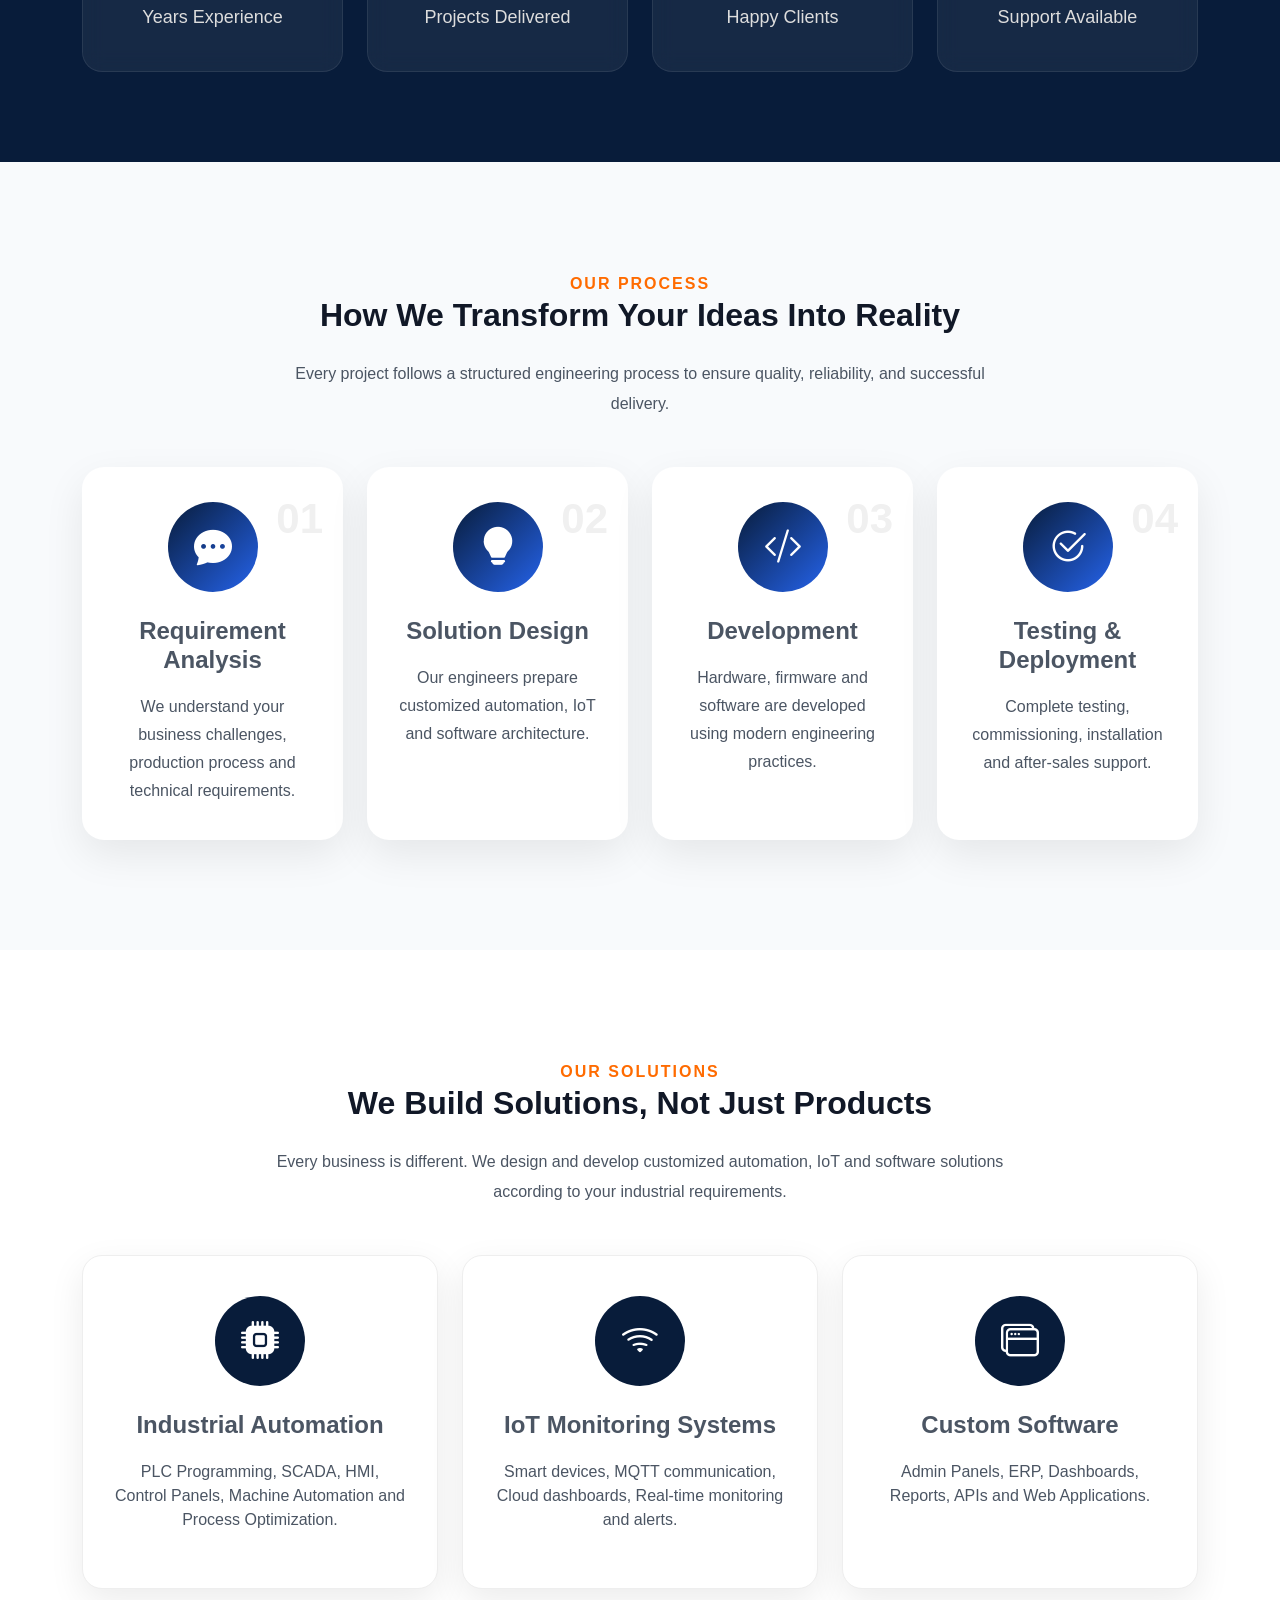
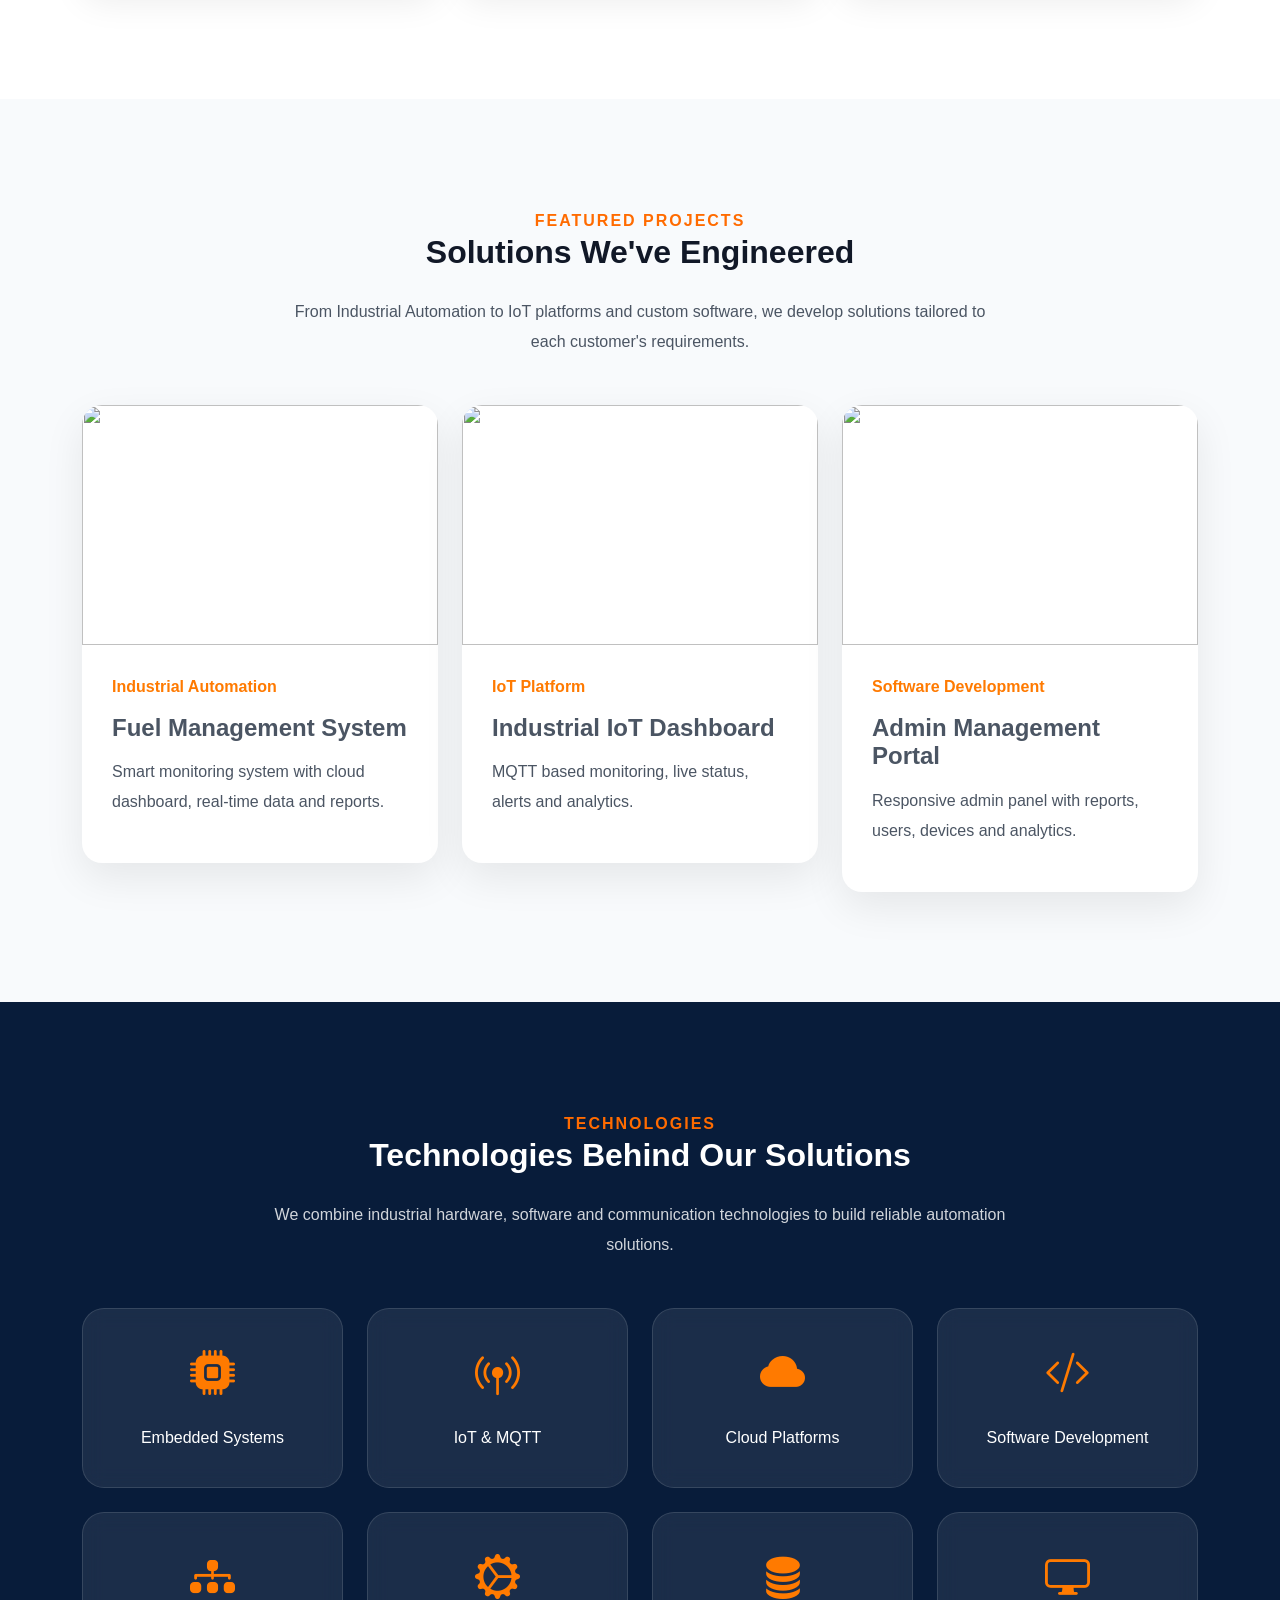
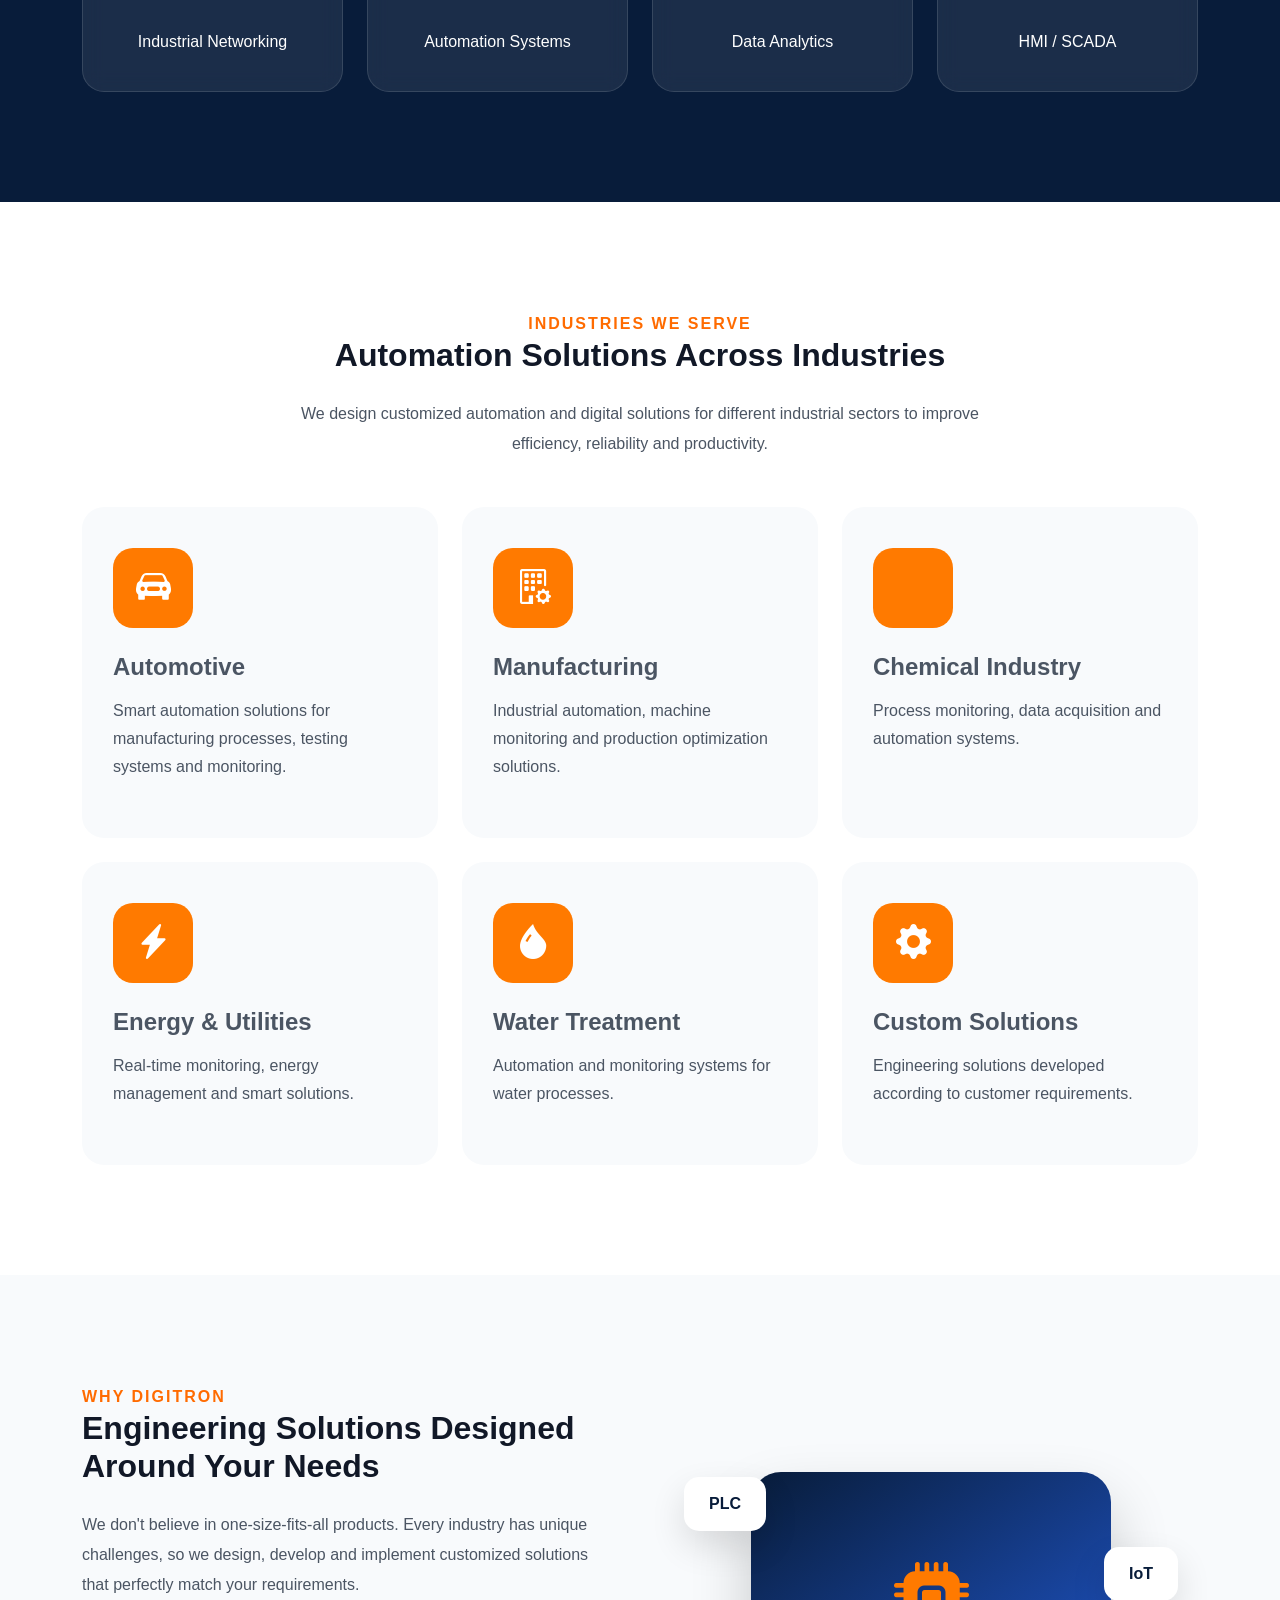
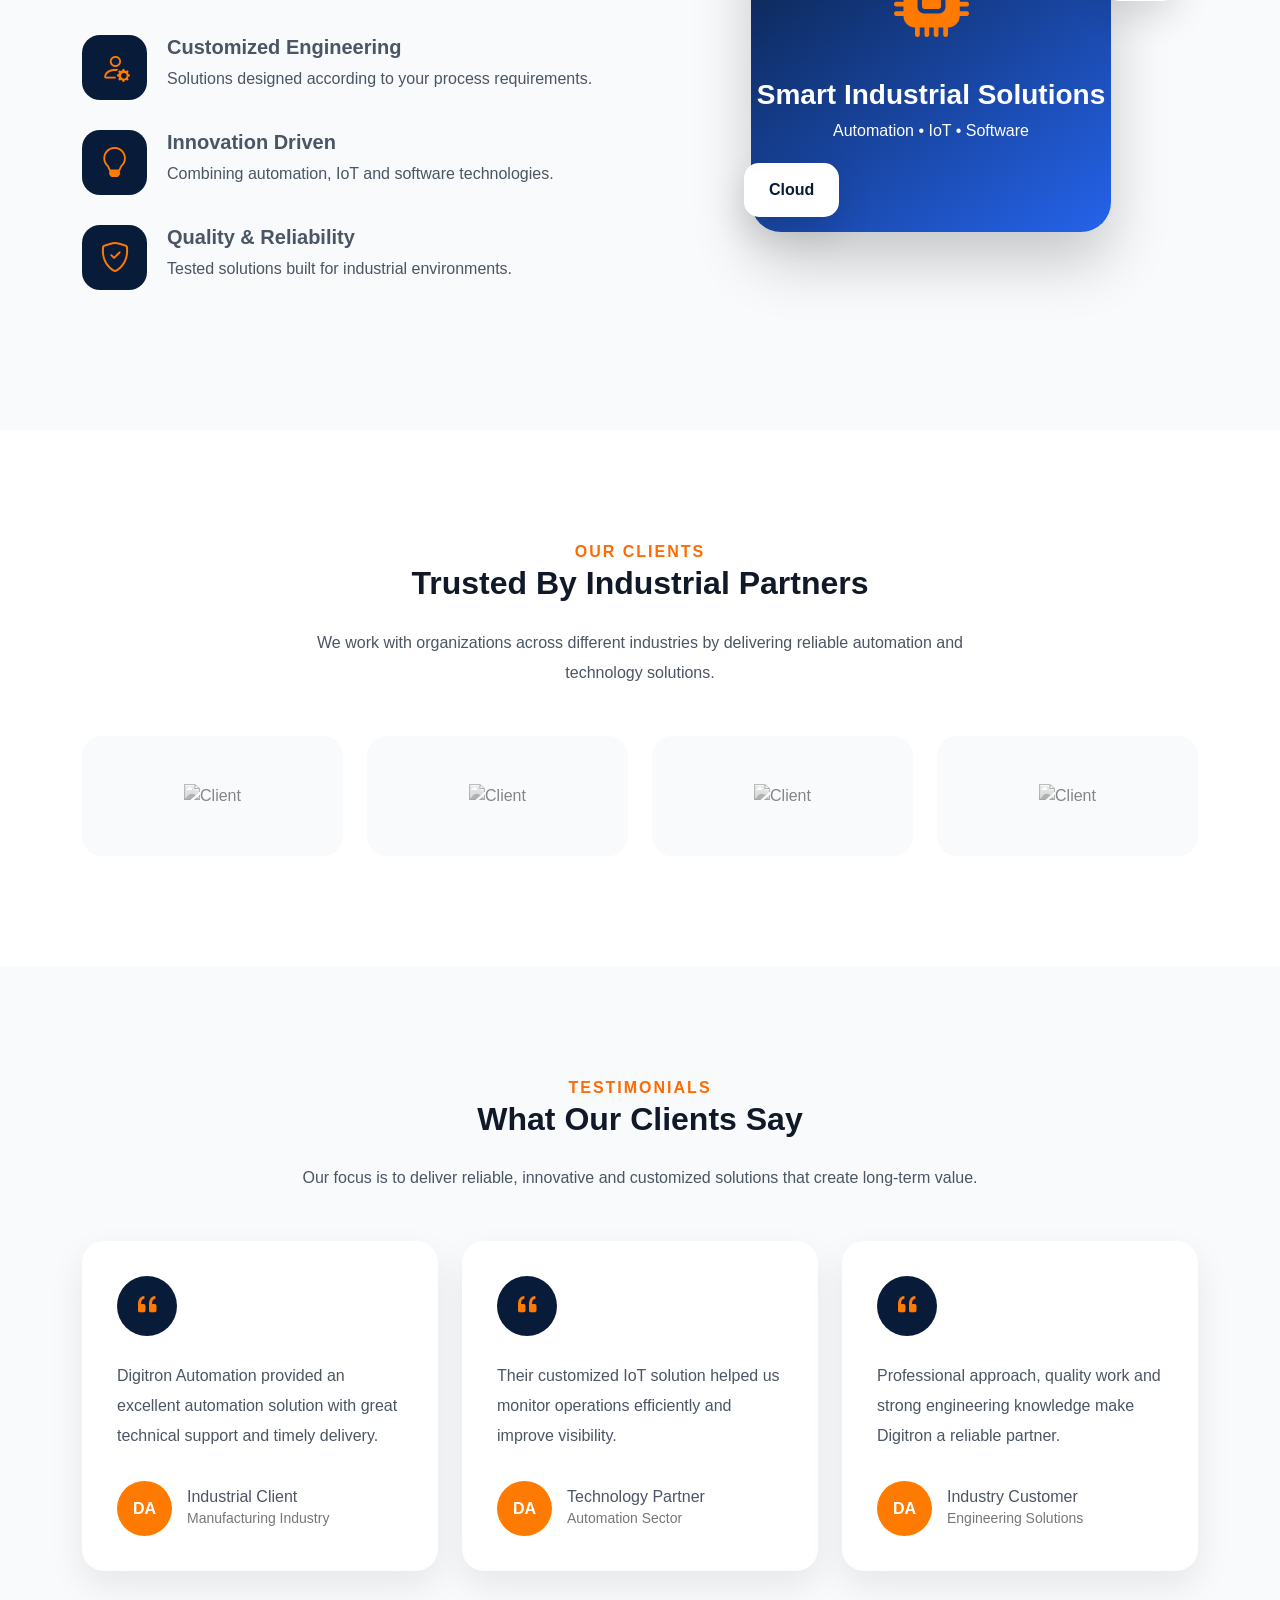
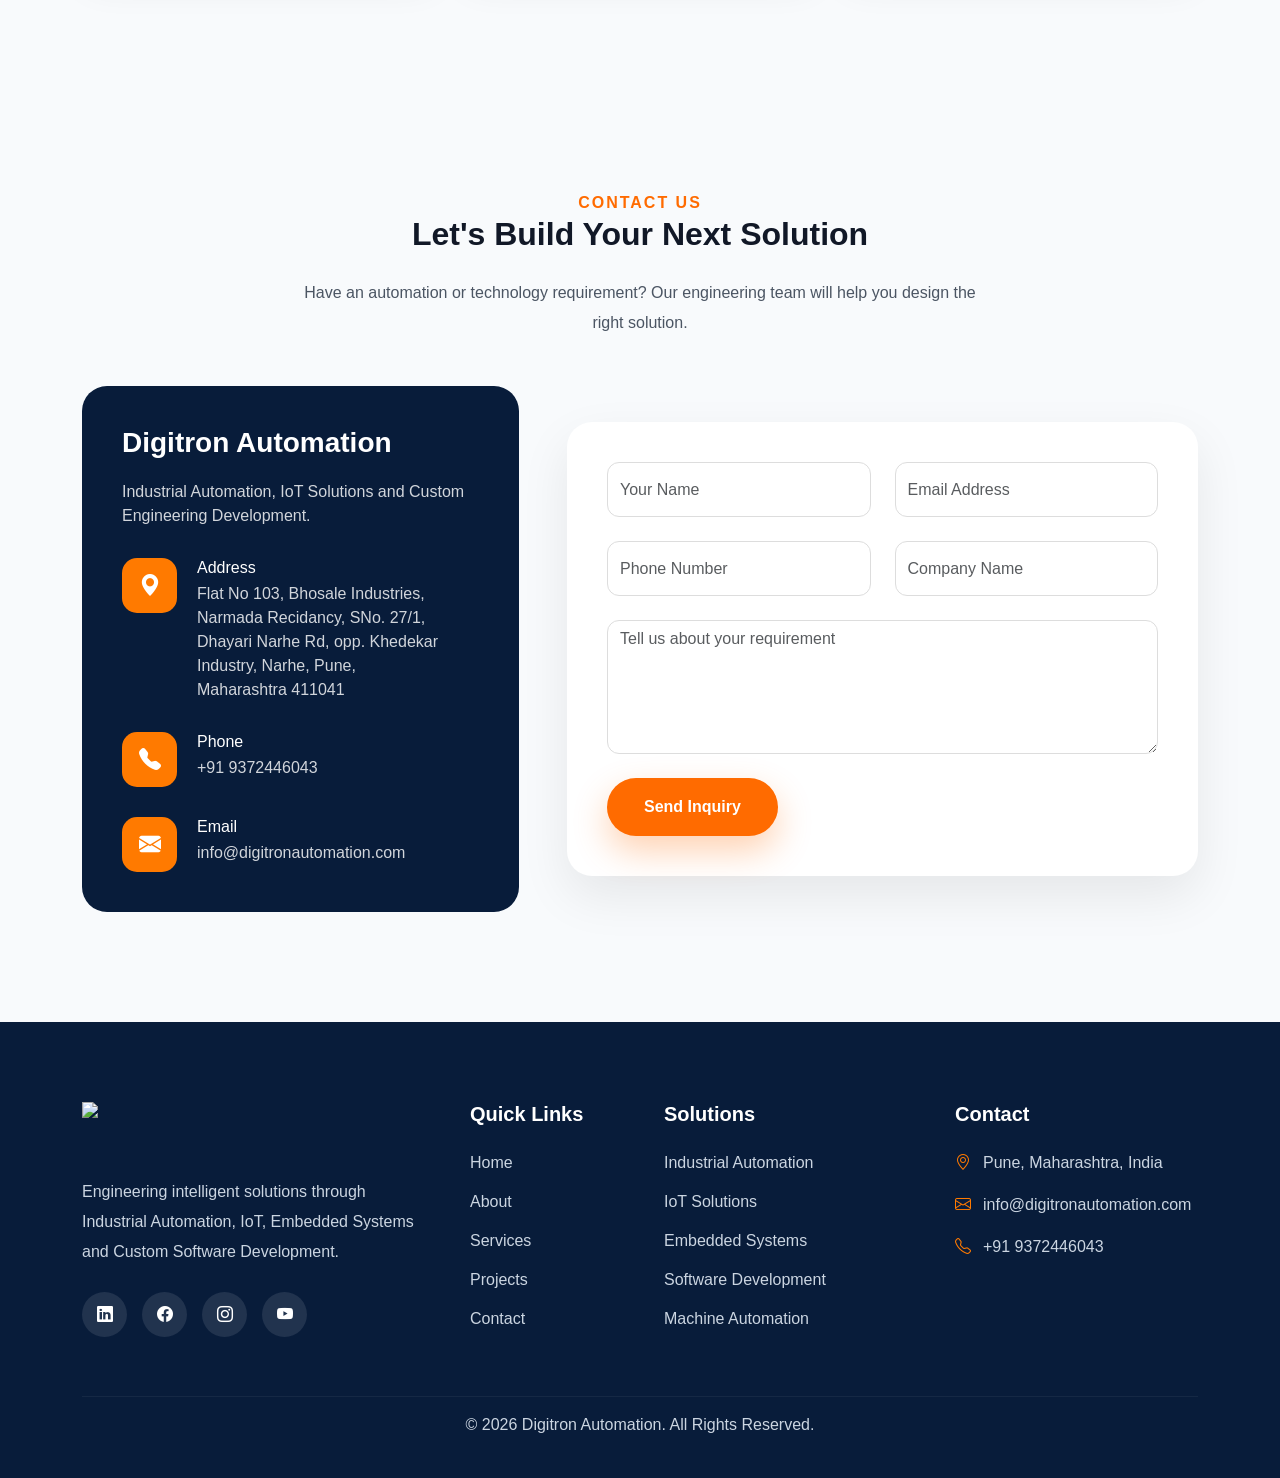
==== commit 1b247075: "Add files via upload" ====
--- a/index.html
+++ b/index.html
@@ -92,7 +92,10 @@
 <link href="https://fonts.googleapis.com/css2?family=Outfit:wght@400;500;600;700;800&family=Poppins:wght@400;500;600;700&display=swap" rel="stylesheet">
 </head>
 
-<body>
+<body data-bs-spy="scroll"
+    data-bs-target=".navbar"
+    data-bs-offset="90"
+    tabindex="0">
 
     <!-- ===================== NAVBAR ===================== -->
 
@@ -101,7 +104,9 @@
         <div class="container-lg">
 
             <a class="navbar-brand" href="#">
+                <!-- <img src="images/logo11.png" height="55"> -->
                 <img src="images/logo1.png" height="55">
+
             </a>
 
             <button class="navbar-toggler border-0 shadow-none"
@@ -121,11 +126,11 @@
                     </li>
 
                     <li class="nav-item" >
-                        <a class="nav-link" href="#" >About</a>
+                        <a class="nav-link" href="#about" >About</a>
                     </li>
 
                     <li class="nav-item">
-                        <a class="nav-link" href="#">Services</a>
+                        <a class="nav-link" href="#services">Services</a>
                     </li>
 
                     <li class="nav-item" >
@@ -133,7 +138,7 @@
                     </li>
 
                     <li class="nav-item" >
-                        <a class="nav-link" href="#" >Contact</a>
+                        <a class="nav-link" href="#contact" >Contact</a>
                     </li>
 
                 </ul>
@@ -154,7 +159,7 @@
     
     <!-- ===================== HERO ===================== -->
     
-    <section class="hero abc" >
+    <section class="hero abc"  id="home" >
  <img src="images/bgimage.png" class="hero-bg img-fluid">
 
     <div class="container-lg">
@@ -233,7 +238,12 @@
             ABOUT SECTION
 ======================================= -->
 <br>
-<section class="about section-padding">
+
+
+
+
+<div class="container">
+<section class="about section-padding" id="about">
 
     <div class="container-lg">
 
@@ -285,6 +295,17 @@
 
                 <p class="section-text">
 
+  <!-- Digitron Automation is a trusted engineering company
+                        delivering Industrial Automation, IoT, Embedded
+                        Systems and Custom Software Solutions.
+
+                        Since 2007, we have helped industries improve
+                        productivity, reduce downtime and accelerate
+                        digital transformation through innovative
+                        engineering. -->
+
+
+
                     Digitron Automation is a Pune-based engineering and technology company specializing in Industrial Automation, IoT Solutions, Embedded Systems, and Custom Software Development.
 
                     Since 2007, we have been helping industries improve productivity through innovative engineering and digital transformation.
@@ -340,6 +361,8 @@
     </div>
 
 </section>
+
+</div>
 
 
 
@@ -348,7 +371,10 @@
         SERVICES
 ===========================-->
 
-<section class="services section-padding">
+
+
+<div class="container">
+<section class="services section-padding" id="services">
 
     <div class="container-lg">
 
@@ -551,6 +577,8 @@
 </section>
 
 
+</div>
+
 
 
 
@@ -1937,7 +1965,7 @@
         CONTACT SECTION
 ======================================= -->
 
-<section class="contact-section section-padding">
+<section class="contact-section section-padding" id="contact">
 
 
     <div class="container">
@@ -2019,7 +2047,10 @@
                             </h6>
 
                             <p>
-                                Pune, Maharashtra, India
+                            Flat No 103, Bhosale Industries, Narmada Recidancy, SNo. 27/1, Dhayari Narhe Rd, opp. Khedekar Industry, Narhe, Pune,
+                          <br>  <span> Maharashtra 411041 </span>
+                            
+                               <!-- Pune, Maharashtra, India -->
                             </p>
 
                         </div>
@@ -2046,7 +2077,8 @@
                             </h6>
 
                             <p>
-                                +91 XXXXX XXXXX
+                                
+                                +91 9372446043
                             </p>
 
                         </div>
@@ -2234,15 +2266,20 @@
 
                 <div class="footer-brand">
 
-
-                    <h2>
+ <a class="navbar-brand" href="#">
+                <!-- <img src="images/logo11.png" height="55"> -->
+                <img src="images/logo11.png" height="65">
+
+            </a>
+
+                    <!-- <h2>
 
                         Digitron
                         <span>
                             Automation
                         </span>
 
-                    </h2>
+                    </h2> -->
 
 
                     <p>
@@ -2306,21 +2343,21 @@
 
 
                     <li>
-                        <a href="#">
+                        <a href="#home">
                             Home
                         </a>
                     </li>
 
 
                     <li>
-                        <a href="#">
+                        <a href="#about">
                             About
                         </a>
                     </li>
 
 
                     <li>
-                        <a href="#">
+                        <a href="#services">
                             Services
                         </a>
                     </li>
@@ -2334,7 +2371,7 @@
 
 
                     <li>
-                        <a href="#">
+                        <a href="#contact">
                             Contact
                         </a>
                     </li>
@@ -2439,7 +2476,7 @@
 
                         <i class="bi bi-telephone"></i>
 
-                        +91 XXXXX XXXXX
+                        +91 9372446043
 
                     </li>
 
@@ -2485,6 +2522,215 @@
 
 
 
+<!-- ======================================
+        ABOUT SECTION (NEW PREMIUM)
+======================================= -->
+<!-- <section class="about section-padding" id="about">
+
+    <div class="container-lg">
+
+        <div class="row align-items-center gy-5">
+
+        
+            <div class="col-lg-6">
+
+                <div class="about-image-wrapper" data-aos="fade-right">
+
+              
+                    <div class="about-main-image">
+
+                        <img src="images/about-industrial.jpg"
+                             class="img-fluid"
+                             alt="Digitron Automation">
+
+                    </div>
+
+              
+
+                    <div class="experience-card">
+
+                        <h2>19+</h2>
+
+                        <span>Years of Excellence</span>
+
+                    </div>
+
+                 
+                    <div class="floating-tech-card">
+
+                        <div class="icon">
+
+                            <i class="bi bi-cpu-fill"></i>
+
+                        </div>
+
+                        <div>
+
+                            <h6>Industrial Automation</h6>
+
+                            <small>PLC • SCADA • HMI</small>
+
+                        </div>
+
+                    </div>
+
+                    <div class="floating-tech-card card-two">
+
+                        <div class="icon">
+
+                            <i class="bi bi-wifi"></i>
+
+                        </div>
+
+                        <div>
+
+                            <h6>IoT Solutions</h6>
+
+                            <small>Cloud Monitoring</small>
+
+                        </div>
+
+                    </div>
+
+                </div>
+
+            </div>
+
+          
+
+            <div class="col-lg-6">
+
+                <div class="about-content" data-aos="fade-left">
+
+                    <span class="section-subtitle">
+
+                        ABOUT DIGITRON
+
+                    </span>
+
+                    <h2 class="section-title">
+
+                        Engineering Solutions Built Around Your Business
+
+                    </h2>
+
+                    <p class="section-text">
+
+                        Digitron Automation is a trusted engineering company
+                        delivering Industrial Automation, IoT, Embedded
+                        Systems and Custom Software Solutions.
+
+                        Since 2007, we have helped industries improve
+                        productivity, reduce downtime and accelerate
+                        digital transformation through innovative
+                        engineering.
+
+                    </p>
+
+                  
+
+                    <div class="row g-3 mt-4">
+
+                        <div class="col-sm-6">
+
+                            <div class="about-feature">
+
+                                <i class="bi bi-gear-fill"></i>
+
+                                <div>
+
+                                    <h6>Industrial Automation</h6>
+
+                                    <p>PLC, SCADA & HMI Systems</p>
+
+                                </div>
+
+                            </div>
+
+                        </div>
+
+                        <div class="col-sm-6">
+
+                            <div class="about-feature">
+
+                                <i class="bi bi-cloud-fill"></i>
+
+                                <div>
+
+                                    <h6>IoT Solutions</h6>
+
+                                    <p>Remote Monitoring</p>
+
+                                </div>
+
+                            </div>
+
+                        </div>
+
+                        <div class="col-sm-6">
+
+                            <div class="about-feature">
+
+                                <i class="bi bi-motherboard-fill"></i>
+
+                                <div>
+
+                                    <h6>Embedded Systems</h6>
+
+                                    <p>Hardware & Firmware</p>
+
+                                </div>
+
+                            </div>
+
+                        </div>
+
+                        <div class="col-sm-6">
+
+                            <div class="about-feature">
+
+                                <i class="bi bi-code-slash"></i>
+
+                                <div>
+
+                                    <h6>Software Development</h6>
+
+                                    <p>Enterprise Applications</p>
+
+                                </div>
+
+                            </div>
+
+                        </div>
+
+                    </div>
+
+                    
+
+                    <div class="mt-5">
+
+                        <a href="#contact"
+                           class="btn btn-primary-custom">
+
+                            Learn More
+
+                        </a>
+
+                    </div>
+
+                </div>
+
+            </div>
+
+        </div>
+
+    </div>
+
+</section>
+ -->
+
+
+
 
 
 
@@ -2514,6 +2760,9 @@
 </div>
 
 
+
+
+
 </body>
 
 </html>
--- a/css/style.css
+++ b/css/style.css
@@ -0,0 +1,3176 @@
+/*====================================================
+                GOOGLE FONT
+=====================================================*/
+@import url('https://fonts.googleapis.com/css2?family=Poppins:wght@300;400;500;600;700;800&display=swap');
+
+
+/*====================================================
+                CSS VARIABLES
+=====================================================*/
+:root{
+
+    --primary:#0B1F3A;
+    --secondary:#2563EB;
+    --accent:#FF6B00;
+
+    --white:#ffffff;
+    --light:#F8FAFC;
+    --text:#4B5563;
+    --heading:#111827;
+
+    --shadow:0 15px 40px rgba(0,0,0,.12);
+
+    --transition:.4s ease;
+
+    --radius:14px;
+
+}
+body{
+
+    font-family:'Poppins',sans-serif;
+
+}
+
+
+h1,h2,h3,h4,h5,h6{
+
+    font-family:'Outfit',sans-serif;
+
+}
+html{
+    scroll-behavior:smooth;
+}
+/*====================================================
+                RESET
+=====================================================*/
+
+*{
+    margin:0;
+    padding:0;
+    box-sizing:border-box;
+}
+
+html{
+
+    scroll-behavior:smooth;
+
+}
+
+body{
+
+    font-family:'Poppins',sans-serif;
+    background:var(--light);
+    color:var(--text);
+    overflow-x:hidden;
+
+}
+
+img{
+
+    max-width:100%;
+    display:block;
+
+}
+
+a{
+
+    text-decoration:none;
+
+}
+
+ul{
+
+    list-style:none;
+    margin:0;
+    padding:0;
+
+}
+
+section{
+
+    position:relative;
+
+}
+
+
+/*====================================================
+                COMMON
+=====================================================*/
+
+.container-lg{
+
+    max-width:1320px;
+
+}
+
+.btn{
+
+    border-radius:50px;
+    padding:14px 34px;
+    font-weight:600;
+    transition:var(--transition);
+
+}
+
+
+/*====================================================
+                NAVBAR
+=====================================================*/
+
+.custom-navbar1{
+padding:15px 0;
+    /* padding:18px 0; */
+    transition:.4s;
+    z-index:9999;
+
+}
+.custom-navbar{
+
+    height:90px;
+
+    background:#06182F;
+
+    padding:0;
+
+    display:flex;
+
+    align-items:center;
+
+    z-index:9999;
+
+}
+
+
+
+.custom-navbar.scrolled{
+
+    background:rgba(11,31,58,.95);
+
+    backdrop-filter:blur(14px);
+
+    box-shadow:0 10px 30px rgba(0,0,0,.15);
+
+    padding:12px 0;
+
+}
+
+.navbar-brand img{
+
+    height:55px;
+
+}
+
+.navbar-brand img{
+    transition:.4s;
+}
+
+.navbar-brand:hover img{
+    transform:scale(1.05);
+}
+.navbar-toggler i{
+    font-size:32px;
+    color:white;
+}
+.navbar-nav{
+
+    gap:35px;
+
+}
+
+.nav-link{
+
+    color:#fff;
+    font-size:16px;
+    font-weight:500;
+    position:relative;
+    transition:.3s;
+    /* transition:var(--transition); */
+
+}
+
+.nav-link:hover{
+
+    color:var(--accent);
+
+}
+
+.nav-link.active{
+color: #ff5600 !important;
+    /* color:var(--accent); */
+
+}
+
+/* .nav-link::after{
+
+    content:"";
+    position:absolute;
+
+    left:0;
+    bottom:-8px;
+
+    width:0%;
+    height:2px;
+
+    background:var(--accent);
+
+    transition:.3s;
+
+} */
+
+
+.nav-link::after{
+
+    content:"";
+    position:absolute;
+
+    left:0;
+    bottom:-8px;
+
+    width:0%;
+    height:2px;
+
+    background:var(--accent);
+
+    transition:.3s;
+    left:50%;
+    transform:translateX(-50%);
+    transition:var(--transition);
+    width:0;
+}
+
+.nav-link:hover::after,
+.nav-link.active::after{
+    width:100%;
+}
+
+.nav-link:hover::after{
+
+    width:100%;
+
+}
+
+
+/*====================================================
+                GET QUOTE BUTTON
+=====================================================*/
+
+.btn-getquote{
+
+    background:var(--accent);
+    color:#fff;
+
+    padding:12px 30px;
+
+    border-radius:40px;
+
+    transition:.3s;
+
+}
+
+.btn-getquote:hover{
+
+    background:#ff5600;
+    color:#fff;
+
+    transform:translateY(-3px);
+      box-shadow:0 12px 25px rgba(255,107,0,.35);
+
+}
+
+
+/*====================================================
+                HERO SECTION
+=====================================================*/
+.hero2{
+
+    min-height:100vh;
+
+    display:flex;
+
+    align-items:center;
+
+    position:relative;
+
+    overflow:hidden;
+
+    background:
+    linear-gradient(
+        90deg,
+        rgba(5,15,35,.92) 0%,
+        rgba(5,15,35,.75) 28%,
+        rgba(5,15,35,.45) 45%,
+        rgba(5,15,35,.10) 65%,
+        rgba(5,15,35,0) 100%
+    ),
+    url("../images/bgimage.png");
+
+
+
+
+
+     /* background:
+    url("../images/bgimage.png"); */
+
+    background-size:cover;
+
+    background-position:center center;
+
+    background-repeat:no-repeat;
+
+}
+
+
+.hero1{
+
+    min-height:100vh;
+
+    background:url("../images/hero-bg.jpg") center center/cover no-repeat;
+
+    display:flex;
+
+    align-items:center;
+
+    position:relative;
+/* * ADD THIS LINE RIGHT HERE  */
+    overflow: hidden;
+}
+
+
+.hero{
+
+    position:relative;
+
+    overflow:hidden;
+
+    background:#06182F;
+    padding-top: 80px;
+
+}
+
+.hero-bg{
+
+    width:100%;
+
+    height:auto;
+
+    display:block;
+
+}
+
+.hero .container-lg{
+
+    position:absolute;
+
+    top:0;
+    left:50%;
+
+    transform:translateX(-50%);
+
+    width:100%;
+    height:100%;
+
+}
+
+.hero-content{
+
+    width:48%;
+
+    padding-top:170px;
+
+}
+
+
+
+.hero-content1{
+
+    width:52%;
+
+    padding-top:90px;
+
+    position:relative;
+
+    z-index:2;
+
+}
+/* .hero-overlay{
+
+    position:absolute;
+
+    inset:0;
+
+    background:linear-gradient(
+    90deg,
+    rgba(11,31,58,.95),
+    rgba(11,31,58,.75),
+    rgba(11,31,58,.45)
+    );
+
+} */
+
+.hero1 .container-lg{
+
+    position:relative;
+    z-index:10;
+
+}
+
+.hero-tag{
+
+    display:inline-block;
+
+    color:var(--accent);
+
+    background:rgba(255,255,255,.08);
+
+    padding:12px 22px;
+
+    border-radius:50px;
+
+    border:1px solid rgba(255,255,255,.1);
+
+    letter-spacing:1px;
+
+    font-size:14px;
+
+}
+.hero-title{
+
+    font-size:3rem;
+
+    font-weight:700;
+
+    line-height:1.1;
+
+}
+.hero-title{
+
+    /* font-size:62px; */
+ /* font-size:2.5rem; */
+    /* font-weight:700; */
+
+    color:#fff;
+
+    /* line-height:1.15; */
+
+    margin-top:25px;
+
+}
+
+.hero-title span{
+
+    color:var(--accent);
+
+}
+
+.hero-text{
+
+    color:#d6d6d6;
+
+    /* font-size:18px; */
+    /* font-size:17px; */
+    font-size:16px;
+
+    line-height:32px;
+
+    max-width:620px;
+
+    margin-top:30px;
+
+}   
+
+/*====================================================
+                HERO FEATURES
+=====================================================*/
+
+.hero-features{
+
+    display:grid;
+    grid-template-columns:repeat(2,1fr);
+    gap:18px;
+    margin-top:40px;
+    max-width:500px;
+
+}
+
+.hero-features div{
+
+    display:flex;
+    align-items:center;
+    color:#ffffff;
+    font-size:16px;
+    font-weight:500;
+
+}
+
+.hero-features i{
+
+    color:var(--accent);
+    font-size:18px;
+    margin-right:12px;
+
+}
+
+
+/*====================================================
+                HERO BUTTONS
+=====================================================*/
+
+.hero-buttons{
+
+    display:flex;
+    gap:20px;
+    margin-top:45px;
+    flex-wrap:wrap;
+
+}
+
+.btn-primary-custom{
+
+    background:var(--accent);
+    color:#fff;
+    padding:16px 36px;
+    border-radius:50px;
+    font-weight:600;
+    transition:var(--transition);
+    box-shadow:0 15px 35px rgba(255,107,0,.30);
+
+}
+
+.btn-primary-custom:hover{
+
+    background:#ff5600;
+    color:#fff;
+    transform:translateY(-5px);
+
+}
+
+.btn-outline-custom{
+
+    border:2px solid rgba(255,255,255,.35);
+    color:#fff;
+    padding:16px 36px;
+    border-radius:50px;
+    transition:var(--transition);
+    backdrop-filter:blur(10px);
+
+}
+
+.btn-outline-custom:hover{
+
+    background:#fff;
+    color:var(--primary);
+    border-color:#fff;
+    transform:translateY(-5px);
+
+}
+
+
+/*====================================================
+                HERO IMAGE
+=====================================================*/
+
+.hero-image{
+
+    max-width:580px;
+    margin:auto;
+    animation:floatImage 4s ease-in-out infinite;
+    filter:drop-shadow(0 30px 50px rgba(0,0,0,.35));
+
+}
+
+
+/*====================================================
+                FLOAT ANIMATION
+=====================================================*/
+
+@keyframes floatImage{
+
+    0%{
+
+        transform:translateY(0px);
+
+    }
+
+    50%{
+
+        transform:translateY(-18px);
+
+    }
+
+    100%{
+
+        transform:translateY(0px);
+
+    }
+
+}
+
+
+/*====================================================
+                SECTION TITLE
+=====================================================*/
+
+.section-subtitle{
+
+    color:var(--accent);
+    font-weight:600;
+  
+    text-transform:uppercase;
+    letter-spacing:2px;
+    margin-bottom:15px;
+
+}
+
+.section-title{
+  font-size: 2rem;
+    /* font-size:46px; */
+    font-weight:700;
+    color:var(--heading);
+    margin-bottom:25px;
+
+}
+
+.section-text{
+
+    color:var(--text);
+    line-height:30px;
+    /* font-size:17px; */
+    font-size:16px;
+
+
+}
+
+
+/*====================================================
+                SECTION SPACING
+=====================================================*/
+
+.section-padding{
+
+    padding:110px 0;
+
+}
+
+
+/*====================================================
+                CARD
+=====================================================*/
+
+.custom-card{
+
+    background:#fff;
+    border-radius:20px;
+    padding:40px;
+    transition:.35s;
+    box-shadow:0 12px 40px rgba(0,0,0,.08);
+
+}
+
+.custom-card:hover{
+
+    transform:translateY(-10px);
+    box-shadow:0 25px 50px rgba(0,0,0,.12);
+
+}
+
+
+/*====================================================
+                SCROLLBAR
+=====================================================*/
+
+::-webkit-scrollbar{
+
+    width:8px;
+
+}
+
+::-webkit-scrollbar-track{
+
+    background:#f1f1f1;
+
+}
+
+::-webkit-scrollbar-thumb{
+
+    background:var(--accent);
+    border-radius:20px;
+
+}
+
+::-webkit-scrollbar-thumb:hover{
+
+    background:#ff5600;
+
+}
+
+
+
+/*====================================================
+                HERO DASHBOARD
+=====================================================*/
+
+.hero-dashboard{
+    position:relative;
+    width:100%;
+    max-width:520px;
+    margin:auto;
+    height:500px;
+}
+
+.main-card{
+    position:absolute;
+    top:50%;
+    left:50%;
+    transform:translate(-50%,-50%);
+    width:360px;
+    background:rgba(255,255,255,.10);
+    backdrop-filter:blur(18px);
+    border:1px solid rgba(255,255,255,.15);
+    border-radius:25px;
+    padding:30px;
+    color:#fff;
+    box-shadow:0 30px 60px rgba(0,0,0,.35);
+}
+
+.card-header-custom{
+    display:flex;
+    gap:10px;
+    margin-bottom:25px;
+}
+
+.dot{
+    width:12px;
+    height:12px;
+    border-radius:50%;
+}
+
+.red{background:#ff5f57;}
+.yellow{background:#ffbd2e;}
+.green{background:#28c840;}
+
+.chart-bars{
+    display:flex;
+    align-items:flex-end;
+    gap:12px;
+    height:140px;
+    margin:30px 0;
+}
+
+.chart-bars span{
+    flex:1;
+    background:linear-gradient(to top,#ff6b00,#ffb067);
+    border-radius:20px;
+    animation:bars 2s infinite alternate;
+}
+
+.chart-bars span:nth-child(1){height:60%;}
+.chart-bars span:nth-child(2){height:90%;}
+.chart-bars span:nth-child(3){height:45%;}
+.chart-bars span:nth-child(4){height:100%;}
+.chart-bars span:nth-child(5){height:75%;}
+
+@keyframes bars{
+    from{opacity:.6;}
+    to{opacity:1;}
+}
+
+.status-row{
+    display:flex;
+    justify-content:space-between;
+    margin-top:20px;
+}
+
+.status-row h3{
+    color:#fff;
+    font-weight:700;
+}
+
+.status-row small{
+    color:#d8d8d8;
+}
+
+.floating-card{
+    position:absolute;
+    background:#fff;
+    border-radius:18px;
+    padding:18px 25px;
+    box-shadow:0 20px 40px rgba(0,0,0,.15);
+    animation:floatCard 4s ease-in-out infinite;
+}
+
+.floating-card i{
+    font-size:30px;
+    color:#FF6B00;
+    display:block;
+    margin-bottom:10px;
+}
+
+.floating-card h6{
+    margin:0;
+    color:#0B1F3A;
+    font-weight:600;
+}
+
+.card-one{
+    top:10px;
+    left:-20px;
+}
+
+.card-two{
+    top:70px;
+    right:-30px;
+    animation-delay:1s;
+}
+
+.card-three{
+    bottom:10px;
+    left:20px;
+    animation-delay:2s;
+}
+
+@keyframes floatCard{
+    0%{transform:translateY(0);}
+    50%{transform:translateY(-12px);}
+    100%{transform:translateY(0);}
+}
+
+
+
+
+/* about */
+
+
+/*====================================================
+                    ABOUT
+====================================================*/
+
+.about{
+
+    background:#fff;
+
+}
+
+.about-image{
+
+    position:relative;
+
+    height:520px;
+
+}
+
+.image-card{
+
+    position:absolute;
+
+    width:430px;
+
+    height:420px;
+
+    background:linear-gradient(145deg,#0B1F3A,#17365D);
+
+    border-radius:25px;
+
+    display:flex;
+
+    justify-content:center;
+
+    align-items:center;
+
+    flex-direction:column;
+
+    color:#fff;
+
+    box-shadow:0 25px 50px rgba(0,0,0,.15);
+
+}
+
+.image-card i{
+
+    font-size:80px;
+
+    color:#FF6B00;
+
+    margin-bottom:25px;
+
+}
+
+.image-card h5{
+
+    font-size:28px;
+
+    font-weight:700;
+
+}
+
+.image-card p{
+
+    color:#d5d5d5;
+
+}
+
+.experience-box{
+
+    position:absolute;
+
+    right:20px;
+
+    bottom:30px;
+
+    width:180px;
+
+    height:180px;
+
+    background:#FF6B00;
+
+    border-radius:25px;
+
+    display:flex;
+
+    flex-direction:column;
+
+    justify-content:center;
+
+    align-items:center;
+
+    color:#fff;
+
+    z-index:5;
+
+    box-shadow:0 20px 40px rgba(255,107,0,.4);
+
+}
+
+.experience-box h2{
+
+    font-size:52px;
+
+    font-weight:700;
+
+}
+
+.about-list{
+
+    margin-top:35px;
+
+}
+
+.about-list div{
+
+    margin-bottom:20px;
+
+    /* font-size:17px; */
+    font-size:16px;
+
+    display:flex;
+
+    align-items:center;
+
+}
+
+.about-list i{
+
+    color:#FF6B00;
+
+    margin-right:15px;
+
+    font-size:22px;
+
+}
+
+
+
+
+
+
+/*==================================
+        SERVICES
+==================================*/
+
+.services{
+
+    background:#F8FAFC;
+
+}
+
+.service-card{
+
+    background:#fff;
+
+    border-radius:22px;
+
+    padding:40px 30px;
+
+    transition:.4s;
+
+    height:100%;
+
+    box-shadow:0 10px 35px rgba(0,0,0,.08);
+
+    position:relative;
+
+    overflow:hidden;
+
+}
+
+.service-card::before{
+
+    content:"";
+
+    position:absolute;
+
+    left:0;
+
+    top:0;
+
+    width:100%;
+
+    height:5px;
+
+    background:#FF6B00;
+
+    transform:scaleX(0);
+
+    transition:.4s;
+
+}
+
+.service-card:hover::before{
+
+    transform:scaleX(1);
+
+}
+
+.service-card:hover{
+
+    transform:translateY(-12px);
+
+    box-shadow:0 20px 45px rgba(0,0,0,.12);
+
+}
+
+.service-icon{
+
+    width:75px;
+
+    height:75px;
+
+    border-radius:18px;
+
+    background:#0B1F3A;
+
+    display:flex;
+
+    justify-content:center;
+
+    align-items:center;
+
+    margin-bottom:25px;
+
+}
+
+.service-icon i{
+
+    color:#fff;
+
+    font-size:34px;
+
+}
+
+.service-card h4{
+
+    font-weight:700;
+
+    margin-bottom:18px;
+
+}
+
+.service-card p{
+
+    line-height:30px;
+
+}
+
+
+/*====================================================
+                HERO DECORATION
+=====================================================*/
+
+.hero::before{
+    content:'';
+    position:absolute;
+    width:450px;
+    height:450px;
+    border-radius:50%;
+    background:rgba(255,107,0,.08);
+    top:-150px;
+    right:-120px;
+    filter:blur(40px);
+}
+
+.hero::after{
+    content:'';
+    position:absolute;
+    width:300px;
+    height:300px;
+    border-radius:50%;
+    background:rgba(37,99,235,.08);
+    bottom:-100px;
+    left:-100px;
+    filter:blur(40px);
+}
+
+
+/*====================================================
+                HERO DASHBOARD
+=====================================================*/
+
+.hero-dashboard{
+    position:relative;
+    width:100%;
+    max-width:520px;
+    height:520px;
+    margin:auto;
+}
+
+.main-card{
+
+    position:absolute;
+
+    top:50%;
+    left:50%;
+
+    transform:translate(-50%,-50%);
+
+    width:380px;
+
+    padding:30px;
+
+    border-radius:24px;
+
+    background:rgba(255,255,255,.10);
+
+    border:1px solid rgba(255,255,255,.12);
+
+    backdrop-filter:blur(18px);
+
+    box-shadow:0 20px 60px rgba(0,0,0,.30);
+
+}
+
+.card-header-custom{
+
+    display:flex;
+
+    gap:10px;
+
+    margin-bottom:30px;
+
+}
+
+.dot{
+
+    width:12px;
+    height:12px;
+    border-radius:50%;
+
+}
+
+.red{
+    background:#ff5f57;
+}
+
+.yellow{
+    background:#ffbd2e;
+}
+
+.green{
+    background:#28c840;
+}
+
+.main-card h5{
+
+    color:#fff;
+
+    font-size:24px;
+
+    font-weight:700;
+
+}
+
+
+/*====================================================
+                CHART
+=====================================================*/
+
+.chart-bars{
+
+    display:flex;
+
+    align-items:flex-end;
+
+    justify-content:space-between;
+
+    height:160px;
+
+    margin:40px 0;
+
+}
+
+.chart-bars span{
+
+    width:40px;
+
+    border-radius:40px;
+
+    background:linear-gradient(to top,#FF6B00,#FFB066);
+
+    animation:bars 2s infinite alternate;
+
+}
+
+.chart-bars span:nth-child(1){
+
+    height:65%;
+
+}
+
+.chart-bars span:nth-child(2){
+
+    height:90%;
+
+}
+
+.chart-bars span:nth-child(3){
+
+    height:45%;
+
+}
+
+.chart-bars span:nth-child(4){
+
+    height:100%;
+
+}
+
+.chart-bars span:nth-child(5){
+
+    height:70%;
+
+}
+
+@keyframes bars{
+
+    from{
+
+        opacity:.65;
+
+    }
+
+    to{
+
+        opacity:1;
+
+    }
+
+}
+
+
+/*====================================================
+                STATUS
+=====================================================*/
+
+.status-row{
+
+    display:flex;
+
+    justify-content:space-between;
+
+    margin-top:20px;
+
+}
+
+.status-row h3{
+
+    color:#fff;
+
+    font-weight:700;
+
+    font-size:30px;
+
+}
+
+.status-row small{
+
+    color:#d8d8d8;
+
+}
+
+
+/*====================================================
+                FLOATING CARDS
+=====================================================*/
+
+.floating-card{
+
+    position:absolute;
+
+    background:#fff;
+
+    padding:18px 25px;
+
+    border-radius:18px;
+
+    box-shadow:0 20px 40px rgba(0,0,0,.12);
+
+    animation:floatingCard 4s ease-in-out infinite;
+
+}
+
+.floating-card i{
+
+    font-size:32px;
+
+    color:#FF6B00;
+
+    margin-bottom:12px;
+
+    display:block;
+
+}
+
+.floating-card h6{
+
+    margin:0;
+
+    color:#0B1F3A;
+
+    font-weight:600;
+
+}
+
+.card-one{
+
+    top:15px;
+
+    left:-25px;
+
+}
+
+.card-two{
+
+    right:-30px;
+
+    top:90px;
+
+    animation-delay:1s;
+
+}
+
+.card-three{
+
+    left:25px;
+
+    bottom:10px;
+
+    animation-delay:2s;
+
+}
+
+@keyframes floatingCard{
+
+    0%{
+
+        transform:translateY(0px);
+
+    }
+
+    50%{
+
+        transform:translateY(-12px);
+
+    }
+
+    100%{
+
+        transform:translateY(0px);
+
+    }
+
+}
+
+
+/*====================================================
+                BUTTON RIPPLE
+=====================================================*/
+
+.btn-primary-custom,
+.btn-getquote{
+
+    position:relative;
+
+    overflow:hidden;
+
+}
+
+.btn-primary-custom::before,
+.btn-getquote::before{
+
+    content:'';
+
+    position:absolute;
+
+    width:0;
+
+    height:100%;
+
+    left:0;
+
+    top:0;
+
+    background:rgba(255,255,255,.15);
+
+    transition:.5s;
+
+}
+
+.btn-primary-custom:hover::before,
+.btn-getquote:hover::before{
+
+    width:100%;
+
+}
+
+
+/*====================================================
+                SECTION SPACING
+=====================================================*/
+
+.section-padding{
+
+    padding:110px 0;
+
+}
+
+
+/*====================================================
+                TEXT SELECTION
+=====================================================*/
+
+::selection{
+
+    background:#FF6B00;
+
+    color:#fff;
+
+}   
+
+
+
+
+/*==================================
+        STATS
+===================================*/
+
+.stats-section{
+
+    background:#081C3A;
+
+    padding:90px 0;
+
+}
+
+.stat-card{
+
+    background:rgba(255,255,255,.06);
+
+    border:1px solid rgba(255,255,255,.08);
+
+    backdrop-filter:blur(10px);
+
+    border-radius:20px;
+
+    padding:40px 20px;
+
+    text-align:center;
+
+    transition:.4s;
+
+}
+
+.stat-card:hover{
+
+    transform:translateY(-12px);
+
+    background:#FF6B00;
+
+}
+
+.stat-card i{
+
+    color:#fff;
+
+    font-size:45px;
+
+    margin-bottom:20px;
+
+}
+
+.stat-card h2{
+
+    color:#fff;
+
+    font-size:52px;
+
+    font-weight:700;
+
+}
+
+.stat-card p{
+
+    color:#ddd;
+
+    margin:0;
+
+    font-size:18px;
+
+}
+
+
+
+
+
+/*==================================
+        PROCESS SECTION
+==================================*/
+
+.process-section{
+
+    background:#F8FAFC;
+
+}
+
+.process-card{
+
+    position:relative;
+
+    background:#fff;
+
+    border-radius:22px;
+
+    padding:35px 30px;
+
+    text-align:center;
+
+    height:100%;
+
+    overflow:hidden;
+
+    transition:.4s;
+
+    box-shadow:0 15px 40px rgba(0,0,0,.08);
+
+}
+
+.process-card:hover{
+
+    transform:translateY(-12px);
+
+    box-shadow:0 25px 60px rgba(0,0,0,.15);
+
+}
+
+.process-number{
+
+    position:absolute;
+
+    right:20px;
+
+    top:20px;
+
+    font-size:42px;
+
+    font-weight:700;
+
+    color:#f0f0f0;
+
+}
+
+.process-icon{
+
+    width:90px;
+
+    height:90px;
+
+    margin:auto;
+
+    border-radius:50%;
+
+    background:linear-gradient(135deg,#081C3A,#2563EB);
+
+    display:flex;
+
+    justify-content:center;
+
+    align-items:center;
+
+    margin-bottom:25px;
+
+}
+
+.process-icon i{
+
+    color:#fff;
+
+    font-size:38px;
+
+}
+
+.process-card h4{
+
+    font-weight:700;
+
+    margin-bottom:18px;
+
+}
+
+.process-card p{
+
+    line-height:28px;
+
+    margin:0;
+
+}
+
+
+
+
+/*==================================
+        SOLUTIONS
+==================================*/
+
+.solutions{
+
+    background:#fff;
+
+}
+
+.solution-card{
+
+    background:#fff;
+
+    border-radius:20px;
+
+    padding:40px 30px;
+
+    height:100%;
+
+    text-align:center;
+
+    transition:.4s;
+
+    border:1px solid #eee;
+
+    box-shadow:0 12px 35px rgba(0,0,0,.08);
+
+}
+
+.solution-card:hover{
+
+    transform:translateY(-12px);
+
+    border-color:#FF7A00;
+
+}
+
+.solution-icon{
+
+    width:90px;
+
+    height:90px;
+
+    border-radius:50%;
+
+    background:#081C3A;
+
+    margin:auto;
+
+    display:flex;
+
+    justify-content:center;
+
+    align-items:center;
+
+    margin-bottom:25px;
+
+}
+
+.solution-icon i{
+
+    color:#fff;
+
+    font-size:38px;
+
+}
+
+.solution-card h4{
+
+    font-weight:700;
+
+    margin-bottom:20px;
+
+}
+
+
+/*==================================
+        PROJECTS
+==================================*/
+
+.projects{
+
+    background:#F8FAFC;
+
+}
+
+.project-card{
+
+    background:#fff;
+
+    border-radius:20px;
+
+    overflow:hidden;
+
+    transition:.4s;
+
+    box-shadow:0 15px 40px rgba(0,0,0,.08);
+
+}
+
+.project-card:hover{
+
+    transform:translateY(-12px);
+
+}
+
+.project-card img{
+
+    height:240px;
+
+    width:100%;
+
+    object-fit:cover;
+
+}
+
+.project-content{
+
+    padding:30px;
+
+}
+
+.project-content span{
+
+    color:#FF7A00;
+
+    font-weight:600;
+
+}
+
+.project-content h4{
+
+    margin:15px 0;
+
+    font-weight:700;
+
+}
+
+.project-content p{
+
+    line-height:30px;
+
+}
+
+
+
+
+/*==================================
+        TECHNOLOGIES
+==================================*/
+
+
+.technology-section{
+
+    background:#081C3A;
+
+}
+
+
+.technology-section .section-title{
+
+    color:#fff;
+
+}
+
+
+.technology-section .section-text{
+
+    color:#d1d5db;
+
+}
+
+
+
+.tech-card{
+
+    height:180px;
+
+    background:rgba(255,255,255,.08);
+
+    border:1px solid rgba(255,255,255,.12);
+
+    border-radius:22px;
+
+    display:flex;
+
+    justify-content:center;
+
+    align-items:center;
+
+    flex-direction:column;
+
+    transition:.4s;
+
+    backdrop-filter:blur(10px);
+
+}
+
+
+
+.tech-card i{
+
+    font-size:45px;
+
+    color:#FF7A00;
+
+    margin-bottom:20px;
+
+}
+
+
+
+.tech-card h5{
+
+    color:#fff;
+
+    /* font-size:17px; */
+    font-size:16px;
+
+    text-align:center;
+
+}
+
+
+
+.tech-card:hover{
+
+    transform:translateY(-12px);
+
+    background:#FF7A00;
+
+}
+
+
+
+.tech-card:hover i{
+
+    color:#fff;
+
+}
+
+
+
+
+
+
+
+/*==================================
+        INDUSTRIES
+==================================*/
+
+
+.industries-section{
+
+    background:#fff;
+
+}
+
+
+
+.industry-card{
+
+    background:#F8FAFC;
+
+    padding:40px 30px;
+
+    border-radius:22px;
+
+    height:100%;
+
+    transition:.4s;
+
+    border:1px solid transparent;
+
+}
+
+
+
+.industry-card:hover{
+
+    background:#081C3A;
+
+    transform:translateY(-10px);
+
+}
+
+
+
+.industry-icon{
+
+    width:80px;
+
+    height:80px;
+
+    border-radius:20px;
+
+    background:#FF7A00;
+
+    display:flex;
+
+    align-items:center;
+
+    justify-content:center;
+
+    margin-bottom:25px;
+
+}
+
+
+
+.industry-icon i{
+
+    color:#fff;
+
+    font-size:35px;
+
+}
+
+
+
+.industry-card h4{
+
+    font-weight:700;
+
+    margin-bottom:15px;
+
+}
+
+
+
+.industry-card p{
+
+    line-height:28px;
+
+}
+
+
+
+.industry-card:hover h4{
+
+    color:#fff;
+
+}
+
+
+
+.industry-card:hover p{
+
+    color:#ddd;
+
+}
+
+
+
+
+
+
+
+
+
+
+/*==================================
+        WHY SECTION
+==================================*/
+
+
+.why-section{
+
+    background:#F8FAFC;
+
+}
+
+
+
+.why-list{
+
+    margin-top:35px;
+
+}
+
+
+
+.why-item{
+
+    display:flex;
+
+    gap:20px;
+
+    margin-bottom:30px;
+
+}
+
+
+
+.why-icon{
+
+    min-width:65px;
+
+    height:65px;
+
+    background:#081C3A;
+
+    border-radius:18px;
+
+    display:flex;
+
+    justify-content:center;
+
+    align-items:center;
+
+}
+
+
+
+.why-icon i{
+
+    color:#FF7A00;
+
+    font-size:30px;
+
+}
+
+
+
+.why-item h5{
+
+    font-weight:700;
+
+    margin-bottom:8px;
+
+}
+
+
+
+.why-item p{
+
+    margin:0;
+
+}
+
+
+
+.why-image{
+
+    height:450px;
+
+    position:relative;
+
+}
+
+
+
+.why-main-box{
+
+    width:360px;
+
+    height:360px;
+
+    border-radius:30px;
+
+    background:linear-gradient(
+        145deg,
+        #081C3A,
+        #2563EB
+    );
+
+    position:absolute;
+
+    top:50%;
+
+    left:50%;
+
+    transform:translate(-50%,-50%);
+
+    display:flex;
+
+    justify-content:center;
+
+    align-items:center;
+
+    flex-direction:column;
+
+    text-align:center;
+
+    color:white;
+
+    box-shadow:0 30px 60px rgba(0,0,0,.2);
+
+}
+
+
+
+.why-main-box i{
+
+    font-size:75px;
+
+    color:#FF7A00;
+
+    margin-bottom:20px;
+
+}
+
+
+
+.why-main-box h3{
+
+    font-weight:700;
+
+}
+
+
+
+.floating-tech{
+
+    position:absolute;
+
+    background:#fff;
+
+    padding:15px 25px;
+
+    border-radius:15px;
+
+    box-shadow:0 15px 35px rgba(0,0,0,.12);
+
+    font-weight:700;
+
+    color:#081C3A;
+
+    animation:floatingCard 4s infinite;
+
+}
+
+
+
+.tech-one{
+
+    top:50px;
+
+    left:20px;
+
+}
+
+
+
+.tech-two{
+
+    right:20px;
+
+    top:120px;
+
+    animation-delay:1s;
+
+}
+
+
+
+.tech-three{
+
+    bottom:60px;
+
+    left:80px;
+
+    animation-delay:2s;
+
+}
+
+
+
+
+
+/*==================================
+        CLIENTS
+==================================*/
+
+
+.clients-section{
+
+    background:#fff;
+
+}
+
+
+
+.client-logo{
+
+    height:120px;
+
+    background:#F8FAFC;
+
+    border-radius:20px;
+
+    display:flex;
+
+    justify-content:center;
+
+    align-items:center;
+
+    padding:25px;
+
+    transition:.4s;
+
+}
+
+
+
+.client-logo img{
+
+    max-width:150px;
+
+    max-height:70px;
+
+    object-fit:contain;
+
+    filter:grayscale(100%);
+
+    opacity:.7;
+
+    transition:.4s;
+
+}
+
+
+
+.client-logo:hover{
+
+    transform:translateY(-10px);
+
+    box-shadow:0 20px 40px rgba(0,0,0,.1);
+
+}
+
+
+
+.client-logo:hover img{
+
+    filter:grayscale(0);
+
+    opacity:1;
+
+}
+
+
+
+
+
+/*==================================
+        TESTIMONIALS
+==================================*/
+
+
+.testimonial-section{
+
+    background:#F8FAFC;
+
+}
+
+
+
+.testimonial-card{
+
+    background:#fff;
+
+    padding:35px;
+
+    border-radius:22px;
+
+    height:100%;
+
+    position:relative;
+
+    box-shadow:0 15px 35px rgba(0,0,0,.08);
+
+    transition:.4s;
+
+}
+
+
+
+.testimonial-card:hover{
+
+    transform:translateY(-10px);
+
+}
+
+
+
+.quote-icon{
+
+    width:60px;
+
+    height:60px;
+
+    background:#081C3A;
+
+    border-radius:50%;
+
+    display:flex;
+
+    justify-content:center;
+
+    align-items:center;
+
+    margin-bottom:25px;
+
+}
+
+
+
+.quote-icon i{
+
+    color:#FF7A00;
+
+    font-size:30px;
+
+}
+
+
+
+.testimonial-card p{
+
+    line-height:30px;
+
+    font-size:16px;
+
+}
+
+
+
+.client-info{
+
+    display:flex;
+
+    align-items:center;
+
+    gap:15px;
+
+    margin-top:30px;
+
+}
+
+
+
+.client-avatar{
+
+    width:55px;
+
+    height:55px;
+
+    background:#FF7A00;
+
+    color:#fff;
+
+    border-radius:50%;
+
+    display:flex;
+
+    align-items:center;
+
+    justify-content:center;
+
+    font-weight:700;
+
+}
+
+
+
+.client-info h5{
+
+    margin:0;
+
+    /* font-size:17px; */
+    font-size:16px;
+
+}
+
+
+
+.client-info span{
+
+    font-size:14px;
+
+    color:#777;
+
+}
+
+
+
+
+
+
+
+/*==================================
+        CONTACT
+==================================*/
+
+
+.contact-section{
+
+    background:#F8FAFC;
+
+}
+
+
+
+.contact-info-card{
+
+    background:#081C3A;
+
+    color:#fff;
+
+    padding:40px;
+
+    border-radius:25px;
+
+}
+
+
+
+.contact-info-card h3{
+
+    font-weight:700;
+
+    margin-bottom:20px;
+
+}
+
+
+
+.contact-info-card p{
+
+    color:#d1d5db;
+
+}
+
+
+
+.contact-item{
+
+    display:flex;
+
+    gap:20px;
+
+    margin-top:30px;
+
+}
+
+
+
+.contact-icon{
+
+    min-width:55px;
+
+    height:55px;
+
+    background:#FF7A00;
+
+    border-radius:15px;
+
+    display:flex;
+
+    justify-content:center;
+
+    align-items:center;
+
+}
+
+
+
+.contact-icon i{
+
+    font-size:22px;
+
+}
+
+
+
+.contact-item h6{
+
+    margin:0;
+
+}
+
+
+
+.contact-item p{
+
+    margin:5px 0 0;
+
+}
+
+
+
+.contact-form{
+
+    background:#fff;
+
+    padding:40px;
+
+    border-radius:25px;
+
+    box-shadow:0 20px 50px rgba(0,0,0,.08);
+
+}
+
+
+
+.contact-form .form-control{
+
+    height:55px;
+
+    border-radius:12px;
+
+    border:1px solid #ddd;
+
+}
+
+
+
+.contact-form textarea{
+
+    height:auto !important;
+
+}
+
+
+
+.contact-form .form-control:focus{
+
+    border-color:#FF7A00;
+
+    box-shadow:none;
+
+}
+
+
+
+
+
+
+
+
+
+
+
+/*==================================
+        CONTACT
+==================================*/
+
+
+.contact-section{
+
+    background:#F8FAFC;
+
+}
+
+
+
+.contact-info-card{
+
+    background:#081C3A;
+
+    color:#fff;
+
+    padding:40px;
+
+    border-radius:25px;
+
+}
+
+
+
+.contact-info-card h3{
+
+    font-weight:700;
+
+    margin-bottom:20px;
+
+}
+
+
+
+.contact-info-card p{
+
+    color:#d1d5db;
+
+}
+
+
+
+.contact-item{
+
+    display:flex;
+
+    gap:20px;
+
+    margin-top:30px;
+
+}
+
+
+
+.contact-icon{
+
+    min-width:55px;
+
+    height:55px;
+
+    background:#FF7A00;
+
+    border-radius:15px;
+
+    display:flex;
+
+    justify-content:center;
+
+    align-items:center;
+
+}
+
+
+
+.contact-icon i{
+
+    font-size:22px;
+
+}
+
+
+
+.contact-item h6{
+
+    margin:0;
+
+}
+
+
+
+.contact-item p{
+
+    margin:5px 0 0;
+
+}
+
+
+
+.contact-form{
+
+    background:#fff;
+
+    padding:40px;
+
+    border-radius:25px;
+
+    box-shadow:0 20px 50px rgba(0,0,0,.08);
+
+}
+
+
+
+.contact-form .form-control{
+
+    height:55px;
+
+    border-radius:12px;
+
+    border:1px solid #ddd;
+
+}
+
+
+
+.contact-form textarea{
+
+    height:auto !important;
+
+}
+
+
+
+.contact-form .form-control:focus{
+
+    border-color:#FF7A00;
+
+    box-shadow:none;
+
+}
+
+
+
+
+
+
+
+
+/*==================================
+            FOOTER
+==================================*/
+
+
+.footer-section{
+
+    background:#081C3A;
+
+    padding:80px 0 25px;
+
+    color:#fff;
+
+}
+
+
+
+.footer-brand h2{
+
+    font-size:35px;
+
+    font-weight:800;
+
+}
+
+
+
+.footer-brand h2 span{
+
+    color:#FF7A00;
+
+}
+
+
+
+.footer-brand p{
+
+    color:#cbd5e1;
+
+    line-height:30px;
+
+    margin-top:20px;
+
+}
+
+
+
+.social-links{
+
+    display:flex;
+
+    gap:15px;
+
+    margin-top:25px;
+
+}
+
+
+
+.social-links a{
+
+    width:45px;
+
+    height:45px;
+
+    border-radius:50%;
+
+    background:rgba(255,255,255,.1);
+
+    display:flex;
+
+    justify-content:center;
+
+    align-items:center;
+
+    color:#fff;
+
+    transition:.3s;
+
+}
+
+
+
+.social-links a:hover{
+
+    background:#FF7A00;
+
+}
+
+
+
+.footer-title{
+
+    font-weight:700;
+
+    margin-bottom:25px;
+
+}
+
+
+
+.footer-links{
+
+    list-style:none;
+
+    padding:0;
+
+}
+
+
+
+.footer-links li{
+
+    margin-bottom:15px;
+
+    color:#cbd5e1;
+
+}
+
+
+
+.footer-links a{
+
+    color:#cbd5e1;
+
+    text-decoration:none;
+
+}
+
+
+
+.footer-links a:hover{
+
+    color:#FF7A00;
+
+}
+
+
+
+.footer-contact{
+
+    list-style:none;
+
+    padding:0;
+
+}
+
+
+
+.footer-contact li{
+
+    display:flex;
+
+    gap:12px;
+
+    margin-bottom:18px;
+
+    color:#cbd5e1;
+
+}
+
+
+
+.footer-contact i{
+
+    color:#FF7A00;
+
+}
+
+
+
+.footer-section hr{
+
+    margin-top:50px;
+
+    border-color:rgba(255,255,255,.2);
+
+}
+
+
+
+.footer-bottom{
+
+    text-align:center;
+
+    color:#cbd5e1;
+
+}
+
+
+
+
+
+/*==================================
+        BACK TO TOP
+==================================*/
+
+
+#backTop{
+
+    position:fixed;
+
+    right:25px;
+
+    bottom:25px;
+
+    width:50px;
+
+    height:50px;
+
+    border-radius:50%;
+
+    border:none;
+
+    background:#FF7A00;
+
+    color:#fff;
+
+    font-size:22px;
+
+    display:none;
+
+    justify-content:center;
+
+    align-items:center;
+
+    cursor:pointer;
+
+    z-index:999;
+
+    transition:.3s;
+
+}
+
+
+#backTop:hover{
+
+    background:#081C3A;
+
+}
+
+
+/*==================================
+        LOADER
+==================================*/
+
+
+.loader{
+
+    position:fixed;
+
+    top:0;
+
+    left:0;
+
+    width:100%;
+
+    height:100%;
+
+    background:#081C3A;
+
+    display:flex;
+
+    justify-content:center;
+
+    align-items:center;
+
+    z-index:9999;
+
+}
+
+
+.loader-circle{
+
+    width:60px;
+
+    height:60px;
+
+    border:5px solid rgba(255,255,255,.3);
+
+    border-top-color:#FF7A00;
+
+    border-radius:50%;
+
+    animation:loaderRotate 1s linear infinite;
+
+}
+
+
+
+@keyframes loaderRotate{
+
+
+    from{
+
+        transform:rotate(0);
+
+    }
+
+
+    to{
+
+        transform:rotate(360deg);
+
+    }
+
+}
+
+
+
+
+.custom-navbar.scrolled{
+
+    background:#081C3A;
+
+    box-shadow:0 10px 30px rgba(0,0,0,.15);
+
+}
+
+
+
+img{
+
+    max-width:100%;
+
+    height:auto;
+
+    display:block;
+
+}
+
+
+/* deleteafter */
+.custom-navbar{
+
+    background:rgba(11,31,58,.30);
+
+    backdrop-filter:blur(10px);
+
+}
+
+
+.custom-navbar.scrolled{
+
+    background:rgba(11,31,58,.95);
+
+}
+
+
+
+
+
+
+
+
+
+
+
+
+
+
+
+@media(max-width:991px){
+
+.hero{
+
+    /* margin-top:80px; */
+padding: 0px;
+}
+
+.hero .container-lg{
+
+    position:relative;
+
+    left:0;
+
+    top:0;
+
+    transform:none;
+
+    padding:30px 15px;
+
+}
+
+.hero-content{
+
+    width:100%;
+
+    padding-top:0;
+
+    text-align:center;
+
+}
+
+.hero-bg{
+
+    position:relative;
+
+    width:100%;
+
+    height:auto;
+
+}
+
+.hero-title{
+
+    font-size:34px;
+
+    line-height:1.2;
+
+}
+
+.hero-text{
+
+    font-size:16px;
+
+    line-height:28px;
+
+}
+
+.hero-features{
+
+    grid-template-columns:1fr;
+
+    gap:15px;
+
+}
+
+.hero-buttons{
+
+    justify-content:center;
+
+}
+
+}
--- a/css/responsive.css
+++ b/css/responsive.css
@@ -0,0 +1,455 @@
+/*==========================================
+            LARGE DEVICES
+==========================================*/
+@media (max-width:1200px){
+
+.hero-title{
+    font-size:54px;
+}
+
+.hero-dashboard{
+    transform:scale(.9);
+}
+
+.section-title{
+    font-size:40px;
+}
+
+}
+
+
+/*==========================================
+            LAPTOP
+==========================================*/
+@media (max-width:992px){
+
+.custom-navbar{
+    background:#081C3A;
+    padding:15px 0;
+}
+
+.navbar-collapse{
+    margin-top:20px;
+    text-align:center;
+    background:#081C3A;
+    padding:20px;
+    border-radius:15px;
+}
+
+.navbar-nav{
+    gap:12px;
+}
+
+.btn-getquote{
+    margin-top:20px;
+    display:inline-block;
+}
+
+.hero{
+    /* padding:140px 0 80px; */
+    text-align:center;
+}
+
+.hero-title{
+    font-size:46px;
+}
+
+.hero-text{
+    margin-left:auto;
+    margin-right:auto;
+}
+
+.hero-features{
+    grid-template-columns:1fr;
+    max-width:350px;
+    margin:35px auto;
+}
+
+.hero-buttons{
+    justify-content:center;
+}
+
+.hero-dashboard{
+    margin-top:70px;
+    transform:scale(.90);
+}
+
+.about-image{
+    margin-bottom:60px;
+}
+
+.image-card{
+    position:relative;
+    width:100%;
+    height:380px;
+}
+
+.experience-box{
+    right:20px;
+    bottom:-40px;
+}
+
+.section-title{
+    font-size:36px;
+}
+
+}
+
+
+/*==========================================
+            TABLET
+==========================================*/
+@media (max-width:768px){
+
+.hero-title{
+    font-size:38px;
+    line-height:1.3;
+}
+
+.hero-tag{
+    font-size:13px;
+    padding:10px 18px;
+}
+
+.hero-text{
+    font-size:16px;
+    line-height:28px;
+}
+
+.hero-dashboard{
+    transform:scale(.78);
+    height:430px;
+}
+
+.main-card{
+    width:320px;
+}
+
+.chart-bars span{
+    width:30px;
+}
+
+.floating-card{
+    padding:15px 18px;
+}
+
+.floating-card h6{
+    font-size:14px;
+}
+
+.section-padding{
+    padding:80px 0;
+}
+
+.section-title{
+    font-size:32px;
+}
+
+.image-card{
+    height:320px;
+}
+
+.experience-box{
+    width:150px;
+    height:150px;
+}
+
+.experience-box h2{
+    font-size:42px;
+}
+
+.service-card{
+    padding:30px;
+}
+
+}
+
+
+/*==========================================
+            MOBILE
+==========================================*/
+@media (max-width:576px){
+
+.hero{
+    /* padding-top:120px; */
+    padding-top:90px;
+    
+}
+
+.hero-title{
+    font-size:30px;
+}
+
+.hero-buttons{
+    flex-direction:column;
+}
+
+.hero-buttons .btn{
+    width:100%;
+}
+
+.hero-dashboard{
+    transform:scale(.62);
+    margin-top:10px;
+    height:320px;
+}
+
+.main-card{
+    width:290px;
+    padding:22px;
+}
+
+.chart-bars{
+    height:120px;
+}
+
+.chart-bars span{
+    width:24px;
+}
+
+.status-row h3{
+    font-size:22px;
+}
+
+.card-one{
+    left:-5px;
+}
+
+.card-two{
+    right:-5px;
+}
+
+.card-three{
+    left:5px;
+}
+
+.image-card{
+    height:280px;
+}
+
+.image-card i{
+    font-size:60px;
+}
+
+.image-card h5{
+    font-size:22px;
+}
+
+.experience-box{
+    width:120px;
+    height:120px;
+    bottom:-20px;
+}
+
+.experience-box h2{
+    font-size:32px;
+}
+
+.experience-box span{
+    font-size:12px;
+}
+
+.section-title{
+    font-size:28px;
+}
+
+.section-text{
+    font-size:15px;
+    line-height:28px;
+}
+
+.service-card{
+    text-align:center;
+}
+
+.service-icon{
+    margin:0 auto 20px;
+}
+
+}
+
+
+
+
+
+
+
+/*========================================
+        EXTRA MOBILE POLISH
+========================================*/
+
+
+@media(max-width:576px){
+
+
+    /* Navbar */
+
+    .navbar-brand{
+
+        font-size:22px;
+
+    }
+
+
+    .navbar-toggler{
+
+        border:1px solid rgba(255,255,255,.5);
+
+    }
+
+
+
+    /* Hero */
+
+    .hero-title{
+
+        font-size:32px;
+
+        line-height:1.25;
+
+    }
+
+
+    .hero-text{
+
+        font-size:15px;
+
+        line-height:26px;
+
+    }
+
+
+
+    /* Sections */
+
+    .section-padding{
+
+        padding:70px 0;
+
+    }
+
+
+    .section-subtitle{
+
+        font-size:13px;
+
+    }
+
+
+    .section-title{
+
+        font-size:28px;
+
+        line-height:1.3;
+
+    }
+
+
+
+    /* Dashboard */
+
+    .hero-dashboard{
+
+        transform:scale(.55);
+
+        height:280px;
+
+        margin-top:0;
+
+    }
+
+
+
+    /* Floating Cards */
+
+    .floating-card{
+
+        display:none;
+
+    }
+
+
+
+    /* About */
+
+    .about-image{
+
+        height:320px;
+
+    }
+
+
+    .experience-box{
+
+        right:10px;
+
+        bottom:-15px;
+
+    }
+
+
+
+    /* Cards */
+
+    .service-card,
+    .solution-card,
+    .industry-card,
+    .process-card,
+    .testimonial-card{
+
+        padding:25px 20px;
+
+    }
+
+
+
+    /* Contact */
+
+    .contact-info-card,
+    .contact-form{
+
+        padding:25px;
+
+    }
+
+
+    /* Footer */
+
+    .footer-section{
+
+        text-align:center;
+
+    }
+
+
+    .social-links{
+
+        justify-content:center;
+
+    }
+
+
+    .footer-contact li{
+
+        justify-content:center;
+
+    }
+
+
+
+    /* Back Button */
+
+    #backTop{
+
+        right:15px;
+
+        bottom:15px;
+
+        width:45px;
+
+        height:45px;
+
+    }
+
+
+}
